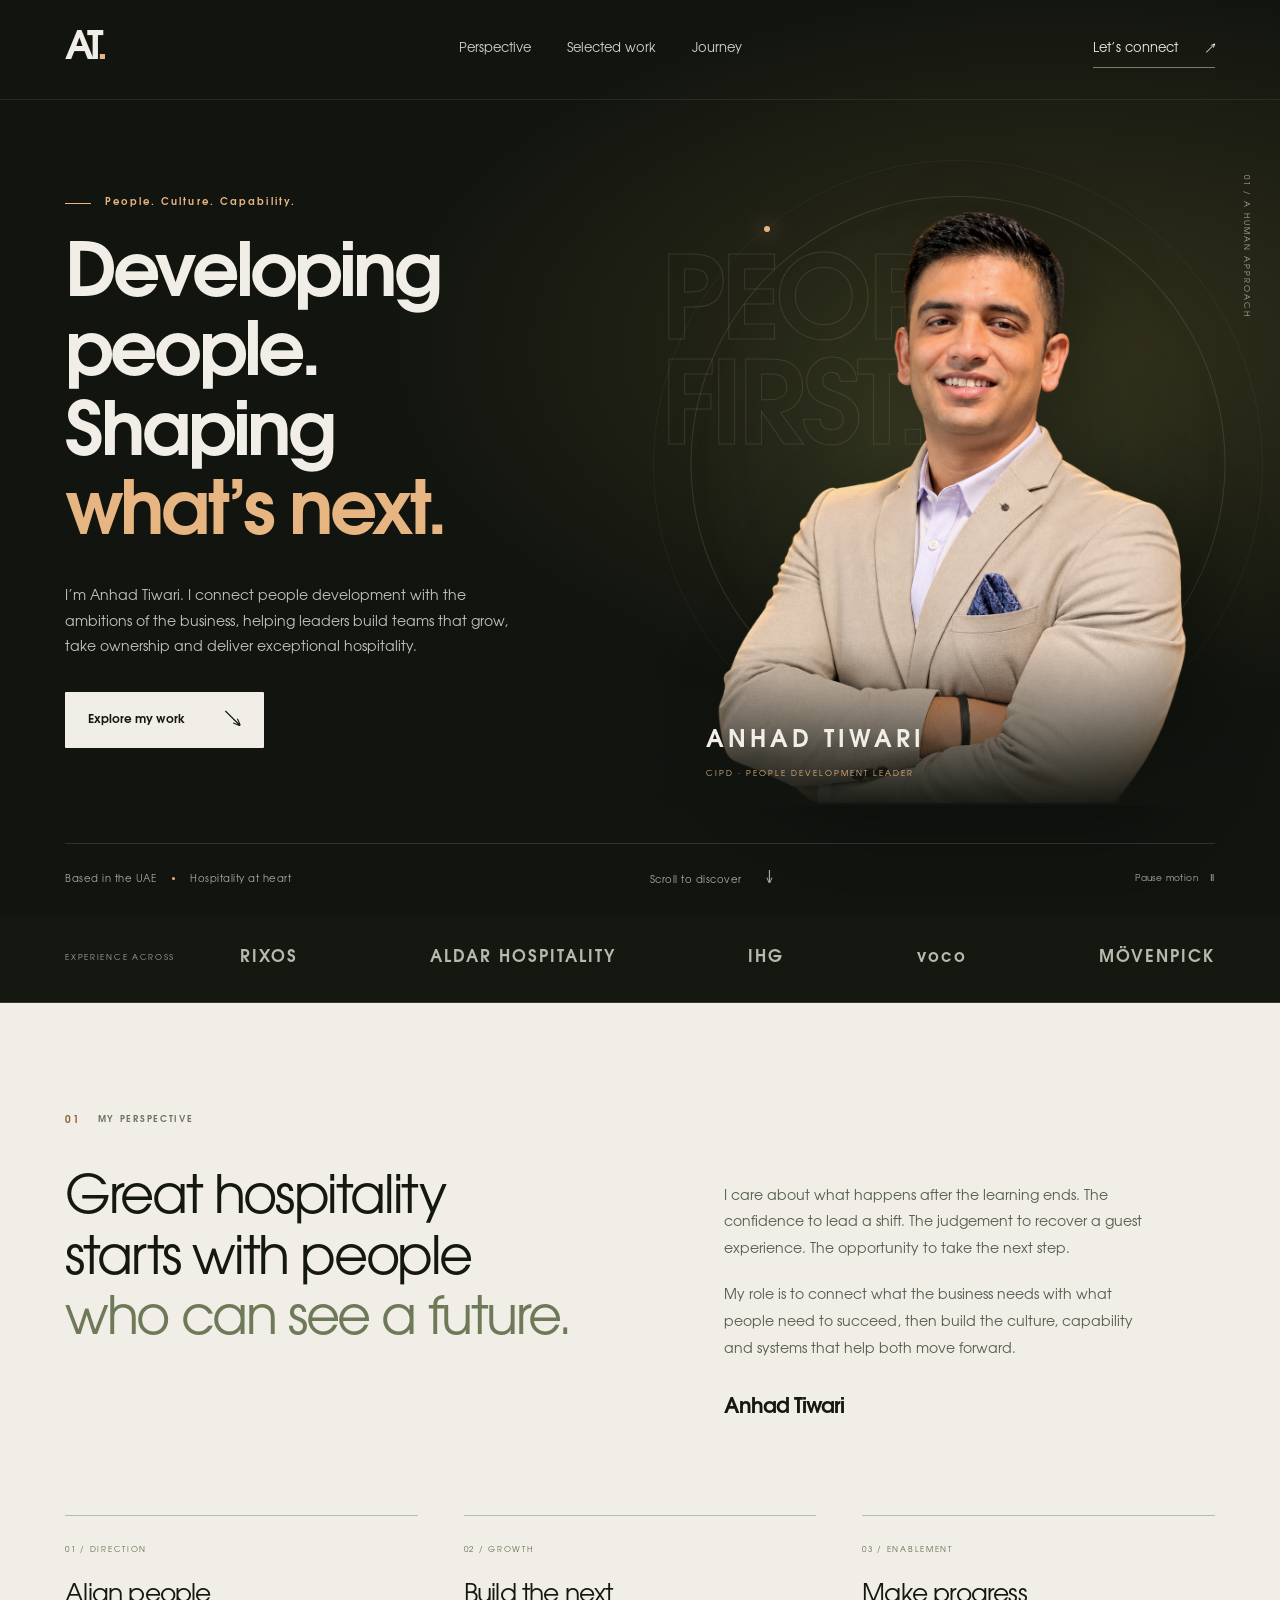
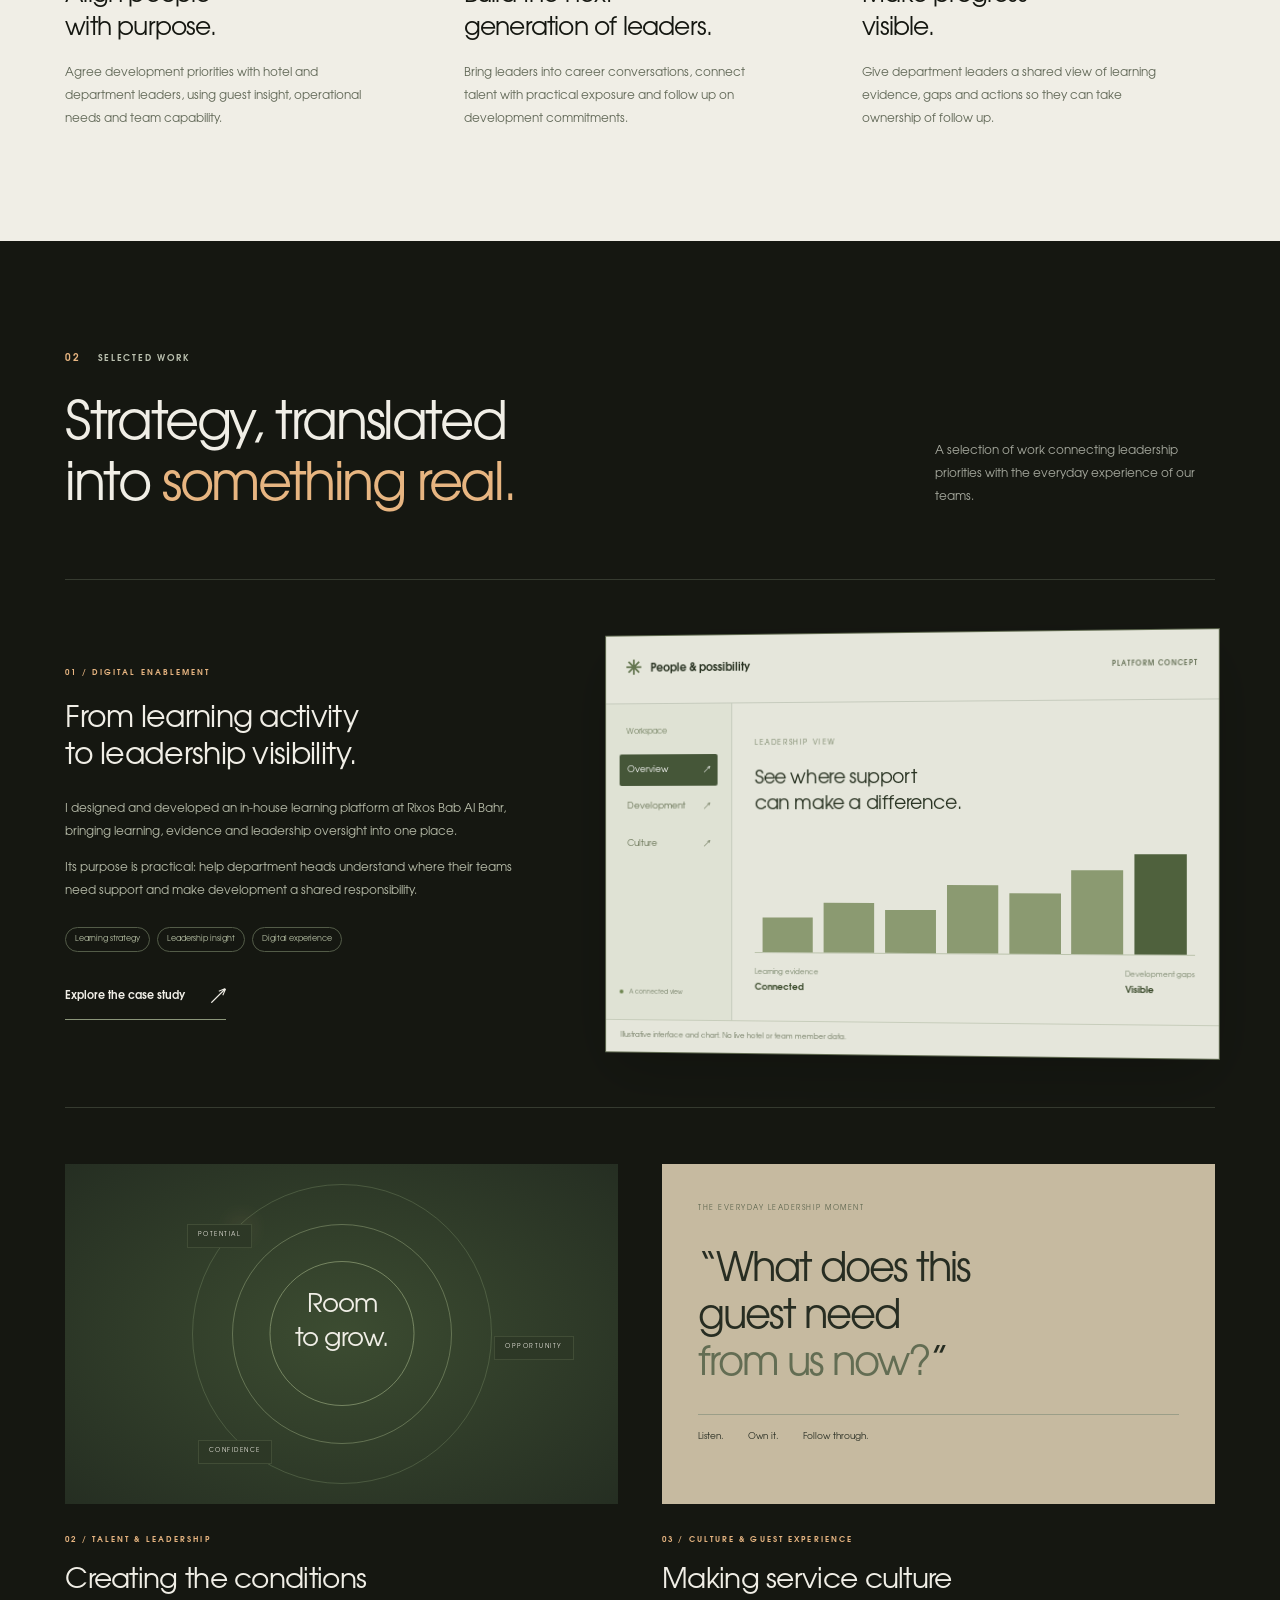
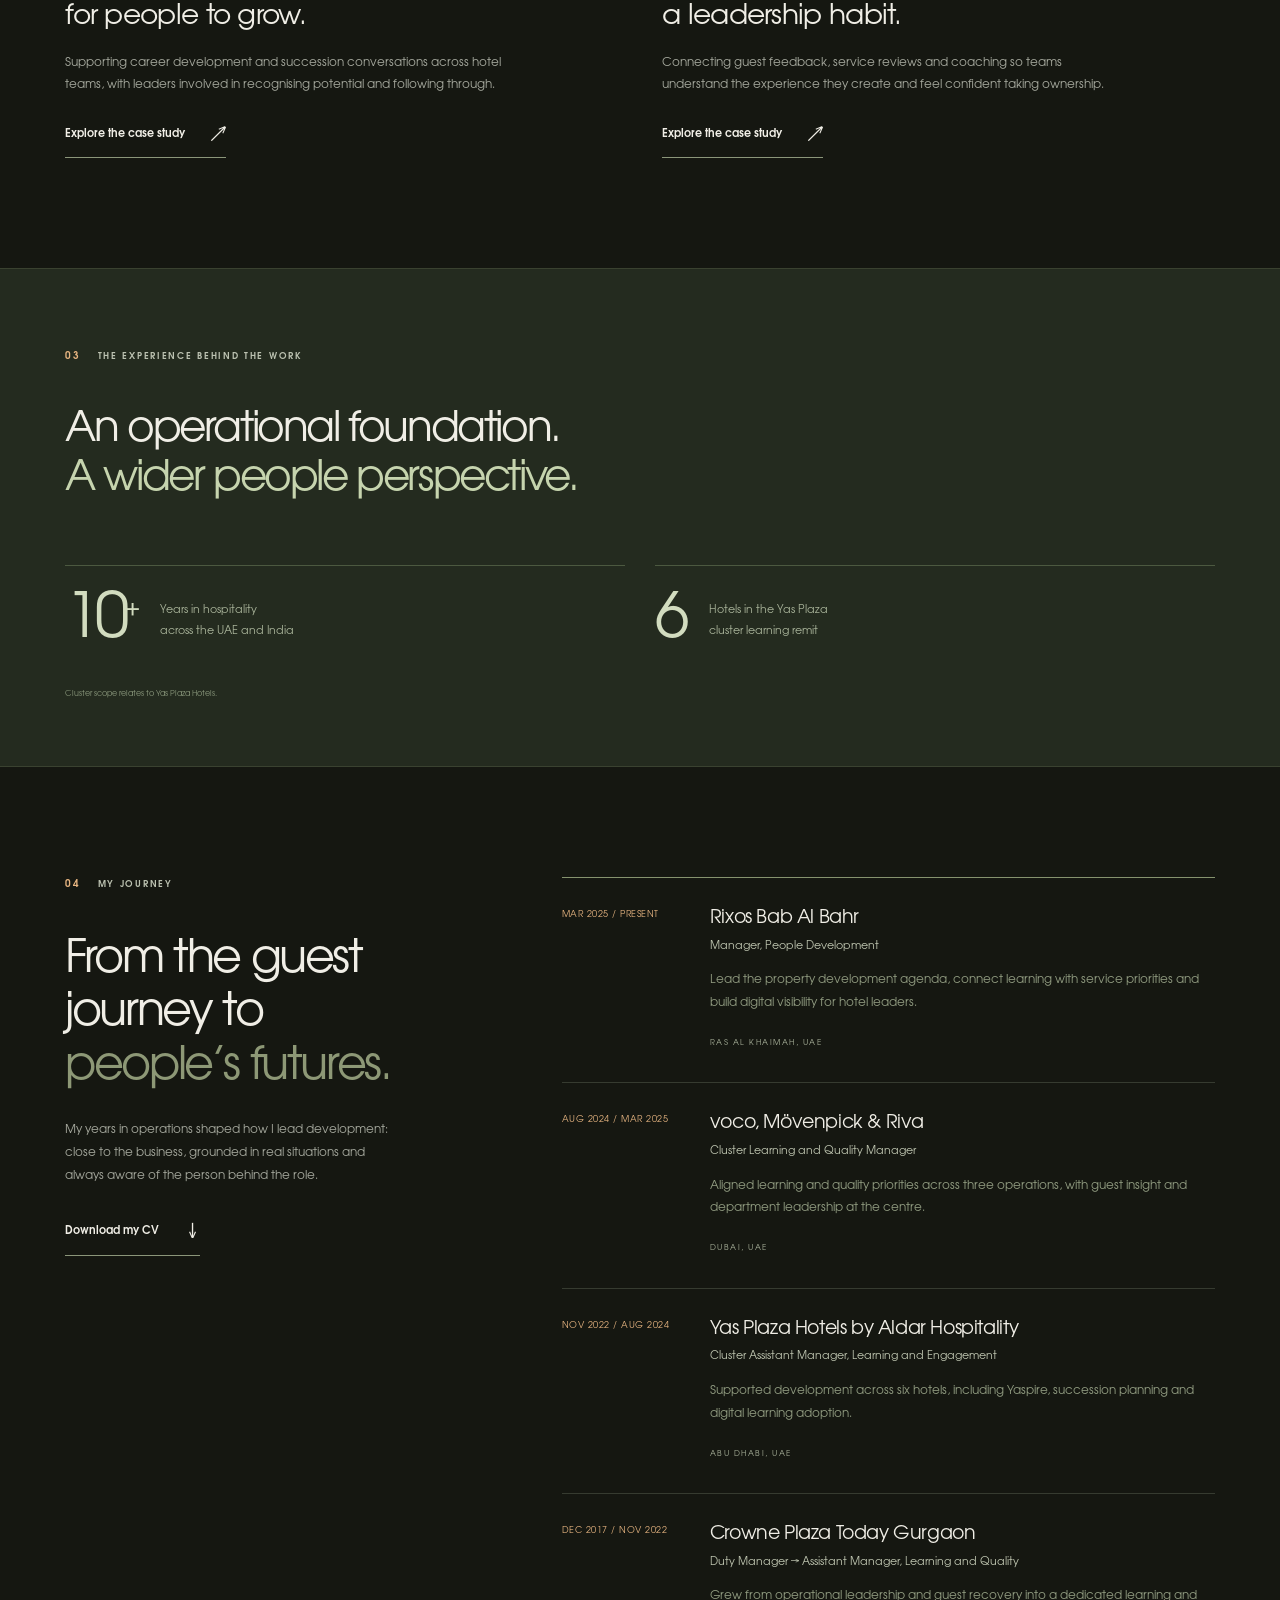
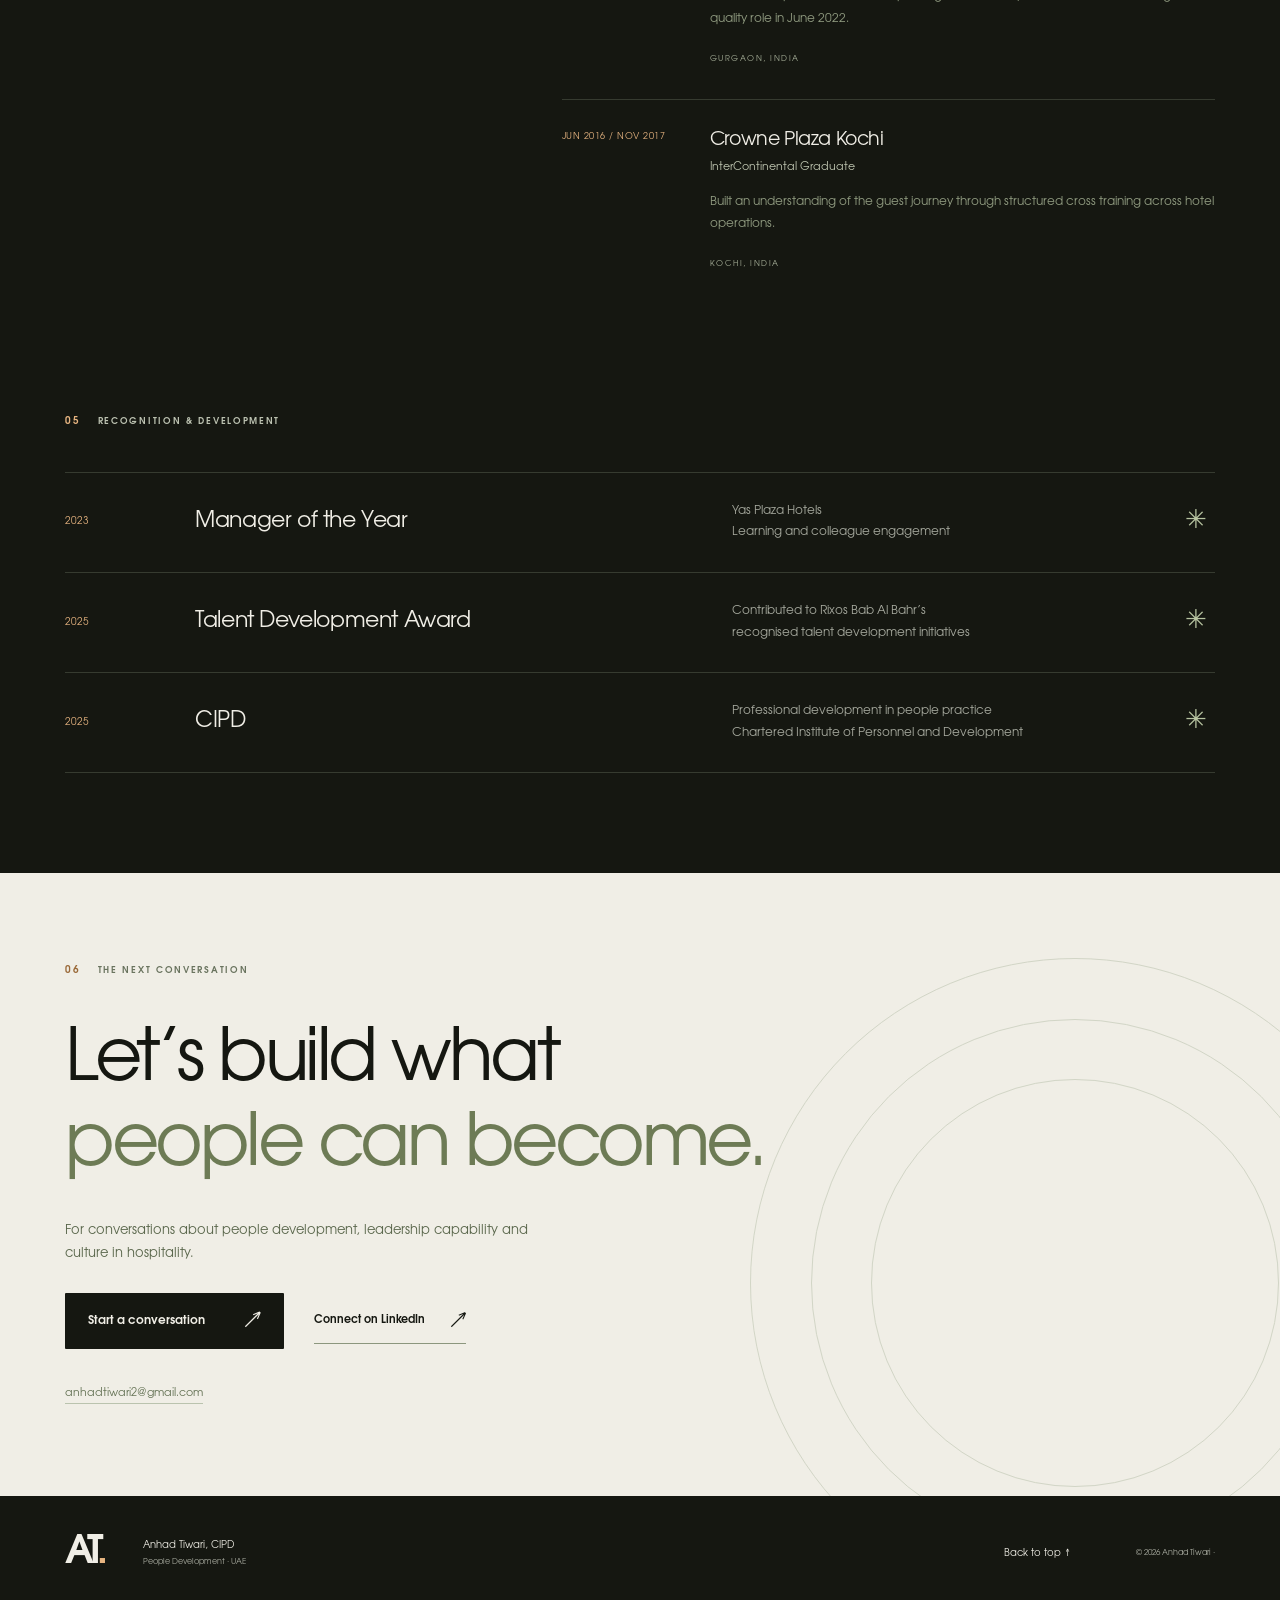
==== index.html @ 8defc883 "Publish Anhad Tiwari interactive portfolio" ====
<!DOCTYPE html>
<html lang="en">
<head>
  <meta charset="UTF-8"><meta name="viewport" content="width=device-width, initial-scale=1">
  <title>Anhad Tiwari portfolio</title>
  <meta name="description" content="Anhad Tiwari, CIPD. People Development leader connecting talent, culture and digital learning with the realities of hospitality.">
  <meta name="theme-color" content="#121410"><meta name="color-scheme" content="dark light">
  <link rel="icon" href="[data-uri]" type="image/svg+xml">
  <style>@font-face{font-family:'Gothic fallback';src:url('[data-uri]') format('opentype');font-weight:400;font-display:swap}@font-face{font-family:'Gothic fallback';src:url('[data-uri]') format('opentype');font-weight:600 900;font-display:swap}
:root{--ink:#151711;--ink-soft:#20241c;--paper:#f0eee6;--gold:#e7b581;--muted:#a7aa9f;--line:#363b30;--font:'Century Gothic','Gothic fallback',sans-serif;--pad:clamp(24px,5.1vw,92px)}
*{box-sizing:border-box}html{scroll-behavior:smooth;scroll-padding-top:96px}body{margin:0;background:var(--ink);color:var(--paper);font-family:var(--font);font-size:16px;line-height:1.6;-webkit-font-smoothing:antialiased}body.modal-open{overflow:hidden}a{color:inherit;text-decoration:none}button{font:inherit;color:inherit;cursor:pointer}button,a{-webkit-tap-highlight-color:transparent}button{border:0}button:focus-visible,a:focus-visible{outline:2px solid var(--gold);outline-offset:6px}p,h1,h2,h3,h4{margin:0}img{max-width:100%;display:block}button[hidden],[hidden]{display:none!important}::selection{background:var(--gold);color:var(--ink)}.skip{position:fixed;top:-100px;left:16px;z-index:100;background:var(--paper);color:var(--ink);padding:12px}.skip:focus{top:12px}.progress{position:fixed;top:0;left:0;width:0;height:2px;background:var(--gold);z-index:90}.header{height:100px;padding:0 var(--pad);display:flex;align-items:center;justify-content:space-between;position:absolute;inset:0 0 auto;z-index:30;border-bottom:1px solid #ffffff14}.brand{font-size:39px;font-weight:700;line-height:1;letter-spacing:-5px;display:inline-block;padding-right:5px}.brand-dot{color:var(--gold)}.header nav{display:flex;gap:36px;font-size:13px;color:#d3d5cd}.header a{transition:color .25s}.header a:hover{color:var(--gold)}.header-contact{font-size:13px;border-bottom:1px solid #777c6c;padding:8px 0}.header-contact span{margin-left:24px}.menu-toggle{display:none}.mobile-nav{position:fixed;inset:85px 12px auto;background:var(--paper);color:var(--ink);z-index:45;padding:24px;border-radius:3px;box-shadow:0 20px 60px #0008}.mobile-nav a{display:block;font-size:23px;padding:10px;border-bottom:1px solid #0002}
.hero{min-height:850px;min-height:max(800px,100svh);position:relative;overflow:hidden;display:grid;grid-template-columns:54% 46%;padding:160px var(--pad) 105px;background:#11140f}.hero-copy{position:relative;z-index:4;padding-top:35px;max-width:740px}.eyebrow{font-size:10px;font-weight:600;letter-spacing:2.1px;line-height:1.6}.hero .eyebrow{color:var(--gold);display:flex;align-items:center;gap:14px;margin-bottom:28px}.tiny-line{width:26px;height:1px;background:currentColor}.hero h1{font-size:clamp(50px,5.8vw,92px);font-weight:600;line-height:1.07;letter-spacing:-3.9px}.hero h1 span{color:var(--gold);display:block}.hero-intro{max-width:455px;font-size:14px;line-height:1.85;color:#c1c5b9;margin:28px 0 30px}.button{display:inline-flex;align-items:center;justify-content:space-between;gap:40px;padding:17px 23px;font-size:12px;font-weight:600;transition:background .25s,transform .25s;border-radius:1px}.button:hover{transform:translateY(-3px)}.button-light{color:var(--ink);background:var(--paper)}.button-light:hover{background:var(--gold)}.button span{font-size:22px;font-weight:400;line-height:1}.hero-glow{position:absolute;inset:0;background:radial-gradient(ellipse at 83% 38%,#746c3452 0%,transparent 47%);pointer-events:none}.hero-grid{position:absolute;inset:100px var(--pad) 70px;background-image:linear-gradient(90deg,#fff05 1px,transparent 1px);background-size:25% 100%;opacity:.3}.hero-visual{position:relative;align-self:end;height:650px;margin-left:-25px;margin-right:-40px;perspective:1000px;transform:translate3d(var(--visual-x,0px),var(--visual-y,0px),0);transition:transform .6s ease-out}.portrait{position:absolute;height:620px;width:auto;max-width:none;left:50%;bottom:0;transform:translateX(-50%);object-fit:contain;z-index:3;filter:drop-shadow(25px 15px 35px #0005);animation:portrait-in 1.6s both}.portrait-halo{position:absolute;width:535px;height:535px;left:50%;top:36px;transform:translateX(-50%);border-radius:50%;border:1px solid #a0a08433;background:radial-gradient(ellipse at center,#88915e30 0%,#69754a16 40%,transparent 70%);animation:breathe 8s ease-in-out infinite}.portrait-orbit{position:absolute;width:610px;height:610px;left:50%;top:0;transform:translateX(-50%);border-radius:50%;border:1px solid #a0a08414}.portrait-orbit:after{content:'';width:6px;height:6px;position:absolute;top:65px;left:110px;border-radius:50%;background:var(--gold);box-shadow:0 0 20px var(--gold)}.portrait-word{position:absolute;left:0;right:0;top:100px;font-size:clamp(80px,9vw,160px);font-weight:700;line-height:.91;letter-spacing:-5px;color:transparent;-webkit-text-stroke:1px #929c6b36;white-space:nowrap}.portrait-caption{position:absolute;bottom:4px;left:0;right:0;z-index:5;padding:80px 0 20px 45px;background:linear-gradient(transparent,#11140ff5);pointer-events:none}.portrait-caption>span{display:block;font-size:24px;letter-spacing:4px;font-weight:600}.portrait-caption small{font-size:8px;letter-spacing:2px;color:var(--gold)}.visual-marker{position:absolute;right:3px;top:15px;writing-mode:vertical-rl;font-size:8px;letter-spacing:2px;color:#a7aa9f}.hero-bottom{position:absolute;bottom:0;left:var(--pad);right:var(--pad);height:72px;border-top:1px solid #ffffff21;display:flex;align-items:center;justify-content:space-between;font-size:10px;letter-spacing:.5px;z-index:6;color:#a9ae9f}.hero-bottom i{display:inline-block;background:var(--gold);width:3px;height:3px;border-radius:50%;vertical-align:middle;margin:0 12px}.hero-bottom a span{margin-left:18px;font-size:18px}.hero-bottom button{background:transparent;padding:8px 0;font-size:9px;letter-spacing:.4px}.hero-bottom button span{margin-left:9px}.brand-strip{padding:30px var(--pad);border-bottom:1px solid var(--line);display:flex;align-items:center;gap:65px}.brand-strip p{font-size:8px;letter-spacing:1.7px;color:var(--muted);white-space:nowrap}.brand-strip>div{display:flex;align-items:center;justify-content:space-between;width:100%;gap:30px}.brand-strip span{font-size:clamp(10px,1.3vw,18px);font-weight:600;letter-spacing:2px;color:#b6baac;white-space:nowrap}
.section-wrap{padding:110px var(--pad)}.section-label{display:flex;align-items:center;gap:17px;font-size:9px;letter-spacing:1.7px;font-weight:600;margin-bottom:42px;color:#bcc2b1}.section-label>span{color:var(--gold);font-size:10px}.perspective{background:var(--paper);color:var(--ink)}.perspective .section-label{color:#6b715f}.perspective .section-label>span{color:#8b622f}h2{font-size:clamp(34px,4.1vw,66px);font-weight:400;letter-spacing:-2.4px;line-height:1.16}h2 em{font-style:normal;color:#8d9876}.perspective h2 em{color:#6e7a57}.perspective-main{display:grid;grid-template-columns:1.2fr 1fr;gap:70px}.perspective-text{padding-top:13px;max-width:430px}.perspective-text p{font-size:14px;line-height:1.9;color:#555d4d;margin-bottom:20px}.signature{display:block;font-size:21px;font-weight:600;letter-spacing:-1px;margin-top:28px}.leadership-grid{display:grid;grid-template-columns:repeat(3,1fr);gap:46px;margin-top:90px}.leadership-item{border-top:1px solid #b7bcac;padding-top:20px}.small-number{font-size:8px;letter-spacing:1.7px;color:#626e51}.leadership-item h3{font-size:25px;font-weight:400;line-height:1.3;letter-spacing:-.8px;margin:20px 0 16px}.leadership-item p{font-size:12px;line-height:1.9;color:#606756;max-width:310px}.work-heading{display:flex;justify-content:space-between;gap:60px;align-items:flex-end;margin-bottom:60px}.work-heading .section-label{margin-bottom:30px}.work-heading>p{max-width:280px;font-size:12px;line-height:1.9;color:var(--muted);padding-bottom:10px}.work h2 em{color:var(--gold)}.project{border-top:1px solid var(--line);border-bottom:1px solid var(--line);padding:52px 0;display:grid;grid-template-columns:.95fr 1.25fr;gap:65px;align-items:center}.project-copy .eyebrow,.small-project-copy .eyebrow{color:var(--gold);font-size:8px}.project-copy h3{font-size:30px;font-weight:400;line-height:1.24;letter-spacing:-.7px;margin:22px 0}.project-copy>p:not(.eyebrow){font-size:12px;line-height:1.9;color:#b8bdaa;margin-bottom:14px}.tags{display:flex;flex-wrap:wrap;gap:7px;margin-top:24px}.tags span{font-size:8px;border:1px solid #535c48;padding:5px 9px;border-radius:20px;color:#b8c2a6}.text-button{background:transparent;display:inline-flex;align-items:center;gap:26px;font-size:11px;font-weight:600;padding:12px 0;border-bottom:1px solid #8b967a;margin-top:22px;text-align:left}.text-button span{font-size:21px;line-height:1}.text-button:hover{color:var(--gold)}.portal-demo{background:#e5e6db;color:#273120;box-shadow:0 20px 60px #0003;border:1px solid #626c52;transform:perspective(1200px) rotateY(-4deg);transition:transform .5s}.portal-demo:hover{transform:perspective(1200px) rotateY(0)}.portal-bar{display:flex;align-items:center;gap:9px;padding:18px 20px;border-bottom:1px solid #c6cbbd;font-size:11px;font-weight:600}.portal-symbol{font-size:20px;color:#647650}.portal-bar small{margin-left:auto;font-size:7px;letter-spacing:1px;color:#69745a}.portal-body{display:grid;grid-template-columns:130px 1fr;min-height:320px}.portal-body aside{background:#dfe2d4;border-right:1px solid #c6cbbd;padding:22px 14px;display:flex;flex-direction:column}.portal-body aside>span{font-size:8px;color:#738061;padding-left:7px}.portal-tabs{margin-top:16px;display:grid;gap:5px}.portal-tabs button{text-align:left;color:#657052;background:transparent;padding:9px 8px;font-size:9px;display:flex;justify-content:space-between;gap:7px}.portal-tabs button[aria-selected=true]{color:#fff;background:#455638;border-radius:2px}.portal-aside-bottom{font-size:6px;color:#6f7b61;margin-top:auto;white-space:nowrap}.portal-aside-bottom i{display:inline-block;width:4px;height:4px;background:#6f8651;border-radius:50%;margin-right:4px}.portal-content{padding:26px 23px}.demo-label{font-size:7px;letter-spacing:1.6px;color:#6d7b5c}.portal-content h4{font-size:19px;line-height:1.4;font-weight:400;margin-top:12px;letter-spacing:-.4px}.demo-chart{height:110px;margin:25px 0 14px;display:flex;align-items:flex-end;gap:11px;border-bottom:1px solid #bbc3ac;padding:0 8px}.demo-chart div{height:var(--h);flex:1;background:#8b9a71;transform-origin:bottom;animation:bar-grow 1.2s both}.demo-chart div:nth-last-child(1){background:#4f613d}.demo-insights{display:flex;justify-content:space-between;gap:12px;font-size:7px;color:#778469}.demo-insights b{display:block;color:#3a4a2b;font-size:9px;margin-top:3px}.demo-note{font-size:7px;border-top:1px solid #c7cdbb;color:#6e785f;padding:10px 15px}.pathway{display:grid;gap:18px;margin-top:25px}.pathway span{font-size:9px;display:flex;align-items:center;gap:10px}.pathway i{font-style:normal;font-size:7px;background:#cbd3bf;border-radius:50%;width:22px;height:22px;display:grid;place-items:center}.demo-culture{margin-top:25px;display:grid;gap:10px}.demo-culture div{font-size:10px;padding:12px;background:#d1d8c4;display:flex;justify-content:space-between}.projects-pair{display:grid;grid-template-columns:1fr 1fr;gap:44px;padding-top:56px}.project-small{min-width:0}.growth-art,.service-art{height:340px;position:relative;overflow:hidden;background:#292f23}.growth-art{background:radial-gradient(ellipse at center,#3c4c31,#252e22)}.growth-ring{position:absolute;border:1px solid #85987055;border-radius:50%;width:300px;height:300px;top:20px;left:50%;transform:translateX(-50%)}.growth-ring.r2{width:220px;height:220px;top:60px;border-color:#adbe8f66}.growth-ring.r3{width:145px;height:145px;top:97px;border-color:#adbe8f88}.growth-ring.r1:after{content:'';position:absolute;left:45px;top:39px;background:var(--gold);width:7px;height:7px;border-radius:50%;box-shadow:0 0 22px var(--gold)}.growth-center{position:absolute;top:126px;width:100%;text-align:center;font-size:26px;line-height:1.3;letter-spacing:-1px}.growth-tag{position:absolute;font-size:6px;letter-spacing:1.5px;background:#2d3826;padding:6px 10px;border:1px solid #6a795955}.growth-tag.t1{top:60px;left:22%}.growth-tag.t2{top:172px;right:8%}.growth-tag.t3{bottom:40px;left:24%}.service-art{padding:30px 36px;background:#c6baa0;color:#272d22}.service-art-label{font-size:7px;letter-spacing:1.5px;color:#59624b}.service-art>p{font-size:40px;line-height:1.18;letter-spacing:-2px;margin-top:28px}.service-art em{font-style:normal;color:#636d53}.service-art>div{display:flex;gap:24px;border-top:1px solid #9b9e88;margin-top:25px;padding-top:15px;font-size:9px}.small-project-copy{padding:30px 0 0}.small-project-copy h3{font-weight:400;font-size:28px;line-height:1.3;letter-spacing:-.7px;margin:16px 0}.small-project-copy>p:not(.eyebrow){font-size:12px;line-height:1.9;color:var(--muted);max-width:455px}.small-project-copy .text-button{margin-top:15px}.experience-band{background:#242b1f;padding-top:80px;padding-bottom:65px;border-top:1px solid #3a4230;border-bottom:1px solid #3a4230}.experience-band h2{font-size:clamp(30px,3.3vw,49px)}.experience-band h2 em{color:#c6d4ae}.experience-numbers{display:grid;grid-template-columns:repeat(2,1fr);gap:30px;margin-top:60px}.experience-numbers>div{border-top:1px solid #4c5940;padding:25px 0;display:flex;gap:24px;align-items:center}.experience-numbers strong{font-size:62px;font-weight:400;line-height:1;letter-spacing:-4px;color:#d2dcbf}.experience-numbers strong span{font-size:25px;vertical-align:top;line-height:1.7}.experience-numbers p{font-size:10px;color:#aab59b;line-height:1.9}.evidence-note{font-size:8px;color:#89977b;margin-top:10px}.journey{display:grid;grid-template-columns:.85fr 1.4fr;gap:100px}.journey-intro{position:sticky;top:60px;align-self:start}.journey-intro h2{font-size:clamp(32px,3.6vw,57px)}.journey-intro>p{font-size:12px;line-height:1.9;color:var(--muted);margin:24px 0 0;max-width:330px}.timeline-row{display:grid;grid-template-columns:120px 1fr;gap:28px;border-top:1px solid var(--line);padding:28px 0}.timeline-row:first-child{border-top-color:#85936e}.timeline-date{font-size:7px;line-height:1.9;color:var(--gold);letter-spacing:.5px}.timeline h3{font-size:19px;font-weight:400;letter-spacing:-.4px;line-height:1.4}.timeline .role{display:block;font-size:9px;color:#c0c7b2;margin-top:5px}.timeline p{font-size:10px;line-height:1.9;color:#929d82;margin:14px 0}.timeline small{font-size:6px;letter-spacing:1.5px;color:#a8b19a}.recognition{padding-top:0;padding-bottom:100px}.recognition-list{border-top:1px solid var(--line)}.recognition-list article{display:grid;grid-template-columns:100px 1.2fr 1fr 30px;align-items:center;gap:30px;border-bottom:1px solid var(--line);padding:28px 0}.recognition-list article>span:first-child{font-size:10px;color:var(--gold)}.recognition-list h3{font-size:22px;font-weight:400;letter-spacing:-.4px}.recognition-list p{font-size:10px;line-height:1.8;color:var(--muted)}.recognition-list article>span:last-child{font-size:26px;color:#b6c3a0}.contact{background:var(--paper);color:var(--ink);position:relative;overflow:hidden;padding-top:90px;padding-bottom:90px}.contact .section-label{color:#69735e}.contact .section-label span{color:#9a6938}.contact h2{position:relative;font-size:clamp(42px,5.7vw,88px);letter-spacing:-3.5px}.contact h2 em{color:#6d7b55}.contact>p{position:relative;max-width:490px;font-size:13px;line-height:1.8;margin:28px 0;color:#59664b}.contact-actions{display:flex;gap:30px;align-items:center;position:relative}.button-dark{background:var(--ink);color:var(--paper)}.button-dark:hover{background:#3d4a31}.contact .text-button{margin:0;color:var(--ink);border-color:#8c977e}.contact .text-button:hover{color:#747c5d}.email-link{display:inline-block;position:relative;color:#637153;font-size:11px;border-bottom:1px solid #bac3ae;margin-top:36px}.contact-orbit{position:absolute;width:650px;height:650px;right:-120px;top:85px;border:1px solid #cbd0bf;border-radius:50%;opacity:.8}.contact-orbit:before,.contact-orbit:after{content:'';position:absolute;inset:60px;border:1px solid #cbd0bf;border-radius:50%}.contact-orbit:after{inset:120px}footer{display:flex;gap:35px;padding:38px var(--pad);align-items:center}footer>span{font-size:10px}footer small{font-size:8px;color:var(--muted)}footer>a:not(.brand){font-size:10px;margin-left:auto}footer>small{margin-left:30px}
dialog{padding:0;background:#f0eee6;color:var(--ink);border:0;border-radius:2px;width:min(860px,calc(100% - 32px));max-height:88svh;box-shadow:0 30px 120px #0008}dialog::backdrop{background:#0b100cbf;backdrop-filter:blur(10px)}.dialog-header{position:sticky;top:0;background:var(--paper);display:flex;align-items:center;justify-content:space-between;z-index:2;border-bottom:1px solid #c6cdbb;padding:14px 30px}.dialog-header>span{font-size:8px;letter-spacing:1px}.dialog-header button{font-size:27px;background:transparent;width:40px;height:40px;line-height:1}.dialog-header button:hover{background:#dbe0d1}#case-content{padding:40px 50px 50px}#case-content .eyebrow{color:#6b7958}#case-content h2{font-size:39px;letter-spacing:-1.5px;margin:20px 0}#case-content .case-lead{font-size:15px;color:#606d52;line-height:1.8}.case-sections{display:grid;grid-template-columns:1fr 1fr;gap:32px;margin-top:35px}.case-sections section{border-top:1px solid #b5bfaa;padding-top:18px}.case-sections h3{font-size:16px;font-weight:600;margin-bottom:14px}.case-sections p,.case-sections li{font-size:12px;line-height:1.9;color:#5f6b52}.case-sections ul{padding-left:16px;margin:0}.case-evidence{background:#e0e4d7;margin-top:30px;padding:20px 25px;font-size:11px;color:#50603e}.case-evidence strong{display:block;color:#2d3d21;font-size:14px;margin-bottom:7px}.case-note{font-size:9px;margin-top:18px;color:#737c66}.scenario{margin-top:26px;padding:25px;background:#dfe4d5}.scenario h3{font-size:14px;margin-bottom:10px}.scenario p{font-size:12px;line-height:1.8;color:#536446}.scenario-options{display:grid;gap:8px;margin-top:18px}.scenario-options button{text-align:left;background:#eff1e9;border:1px solid #a8b39b;padding:12px;font-size:11px;color:#304325}.scenario-options button[aria-pressed=true]{background:#465b34;color:#fff}.scenario-feedback{min-height:70px;padding-top:17px}.reveal{opacity:1;transform:none}html.has-js .reveal{opacity:0;transform:translateY(25px);transition:opacity .8s ease,transform .8s ease}html.has-js .reveal.visible{opacity:1;transform:none}.motion-paused *{animation-play-state:paused!important}.motion-paused .hero-visual{transform:none}.motion-paused{scroll-behavior:auto}.motion-paused .reveal{opacity:1!important;transform:none!important;transition:none!important}@keyframes portrait-in{from{opacity:0;transform:translateX(-50%) translateY(25px)}to{opacity:1;transform:translateX(-50%) translateY(0)}}@keyframes breathe{50%{opacity:.55;scale:1.07}}@keyframes bar-grow{from{transform:scaleY(.08)}to{transform:scaleY(1)}}
@media(min-width:1600px){.hero{min-height:940px}.hero-visual{height:720px}.portrait{height:720px}.hero-copy{padding-top:50px}.hero-intro{font-size:16px;max-width:510px}.hero h1{font-size:100px}.hero-grid{background-size:20% 100%}}
@media(max-width:1100px){.header nav{gap:24px}.hero{grid-template-columns:55% 45%;min-height:800px;padding-top:145px}.hero h1{font-size:64px}.hero-visual{height:590px;margin-left:-70px;margin-right:-70px}.portrait{height:560px}.hero-intro{max-width:380px;font-size:12px}.portrait-caption{padding-left:35px}.portrait-caption>span{font-size:20px}.portrait-caption small{font-size:6px}.brand-strip{gap:35px}.brand-strip span{letter-spacing:1px}.perspective-main{gap:40px}.project{gap:35px;grid-template-columns:.95fr 1.15fr}.project-copy h3{font-size:25px}.portal-body{grid-template-columns:105px 1fr}.portal-body aside{padding:20px 8px}.portal-content{padding:23px 18px}.portal-content h4{font-size:16px}.portal-bar small{font-size:6px}.portal-tabs button{font-size:8px}.journey{gap:55px}.timeline-row{grid-template-columns:90px 1fr;gap:22px}.experience-numbers>div{display:block}.experience-numbers p{margin-top:14px}.recognition-list article{grid-template-columns:60px 1.1fr 1fr 30px;gap:20px}.recognition-list h3{font-size:19px}}
@media(max-width:760px){:root{--pad:24px}.header{height:82px}.header nav,.header-contact{display:none}.brand{font-size:33px}.menu-toggle{display:flex;width:42px;height:42px;flex-direction:column;justify-content:center;align-items:center;gap:7px;background:transparent}.menu-toggle span{display:block;width:23px;height:1px;background:var(--paper)}.hero{padding:130px var(--pad) 90px;display:block;min-height:0}.hero-copy{padding:0}.hero h1{font-size:clamp(47px,9.5vw,68px);line-height:1.09;letter-spacing:-2.8px}.hero .eyebrow{font-size:8px;letter-spacing:1.4px;margin-bottom:24px}.hero-intro{font-size:12px;max-width:460px;margin:23px 0}.hero .button{padding:14px 19px;gap:35px;font-size:11px}.hero-visual{height:505px;margin:10px -24px -10px;overflow:hidden}.portrait{height:490px;bottom:-10px}.portrait-halo{height:420px;width:420px;top:38px}.portrait-orbit{height:490px;width:490px;top:0}.portrait-word{font-size:115px;top:100px;left:8%}.portrait-caption{padding:75px 0 18px 32px}.portrait-caption>span{font-size:22px;letter-spacing:3px}.portrait-caption small{font-size:7px}.visual-marker{right:22px;top:60px;font-size:6px}.hero-bottom{height:70px;font-size:8px;gap:14px}.hero-bottom>span{max-width:130px;line-height:1.8}.hero-bottom i{margin:0 5px}.hero-bottom>a{display:none}.hero-bottom button{font-size:8px}.hero-grid{inset:82px var(--pad) 70px;background-size:50% 100%}.brand-strip{display:block;padding:24px}.brand-strip p{font-size:7px;margin-bottom:19px}.brand-strip>div{flex-wrap:wrap;justify-content:flex-start;gap:20px 25px}.brand-strip span{font-size:10px;letter-spacing:1.3px}.section-wrap{padding:70px var(--pad)}.section-label{font-size:8px;margin-bottom:28px;letter-spacing:1.4px;gap:13px}h2{font-size:36px;letter-spacing:-1.7px}.perspective-main{display:block}.perspective-text{padding-top:28px;max-width:none}.perspective-text p{font-size:12px;line-height:1.9}.signature{font-size:20px}.leadership-grid{display:block;margin-top:45px}.leadership-item{padding:18px 0 23px;display:grid;grid-template-columns:1fr 1.2fr;gap:10px 20px}.leadership-item .small-number{grid-column:1/-1}.leadership-item h3{font-size:20px;margin:8px 0 0;letter-spacing:-.5px}.leadership-item p{font-size:10px;margin-top:9px}.work-heading{display:block;margin-bottom:38px}.work-heading>p{font-size:11px;max-width:380px;margin-top:24px;padding:0}.work-heading .section-label{margin-bottom:25px}.project{display:flex;flex-direction:column;padding:35px 0;gap:35px;align-items:stretch}.project-copy h3{font-size:29px}.project-copy>p:not(.eyebrow){font-size:11px}.tags{margin-top:20px}.portal-demo{transform:none}.portal-bar{padding:14px 15px;font-size:10px}.portal-bar small{font-size:6px;letter-spacing:.7px}.portal-body{grid-template-columns:95px 1fr;min-height:300px}.portal-content{padding:20px 15px}.portal-content h4{font-size:16px;letter-spacing:-.3px}.portal-tabs button{font-size:7px;padding:9px 5px}.portal-aside-bottom{font-size:5px}.demo-chart{gap:7px;padding:0 3px}.demo-insights{font-size:6px}.demo-insights b{font-size:8px}.demo-note{font-size:6px;padding:9px 10px}.projects-pair{grid-template-columns:1fr;gap:45px;padding-top:40px}.growth-art,.service-art{height:320px}.small-project-copy{padding-top:24px}.small-project-copy h3{font-size:27px}.small-project-copy>p:not(.eyebrow){font-size:11px}.service-art{padding:28px}.service-art>p{font-size:39px}.experience-band{padding-top:60px;padding-bottom:40px}.experience-band h2{font-size:30px}.experience-numbers{gap:16px;margin-top:38px}.experience-numbers>div{padding:18px 0}.experience-numbers strong{font-size:43px;letter-spacing:-2.5px;white-space:nowrap}.experience-numbers strong span{font-size:17px}.experience-numbers p{font-size:8px;line-height:1.8;margin-top:12px}.evidence-note{font-size:7px;line-height:1.8}.journey{display:block}.journey-intro{position:static}.journey-intro h2{font-size:38px}.journey-intro>p{font-size:11px;max-width:none}.timeline{margin-top:40px}.timeline-row{grid-template-columns:1fr;gap:12px;padding:25px 0}.timeline-date{font-size:7px}.timeline h3{font-size:20px}.timeline .role{font-size:9px}.timeline p{font-size:11px}.timeline small{font-size:7px}.recognition{padding-top:0;padding-bottom:65px}.recognition-list article{grid-template-columns:42px 1fr 20px;gap:12px;padding:23px 0}.recognition-list h3{font-size:18px}.recognition-list p{grid-row:2;grid-column:2;font-size:9px}.recognition-list article>span:last-child{grid-row:1;grid-column:3;font-size:20px}.contact{padding-top:65px;padding-bottom:65px}.contact h2{font-size:42px;letter-spacing:-2.2px}.contact>p{font-size:11px;max-width:325px}.contact-actions{display:block}.contact-actions .text-button{display:flex;width:max-content;margin-top:15px}.contact .button{font-size:11px;padding:15px 20px}.contact-orbit{width:450px;height:450px;right:-235px;top:80px}.email-link{font-size:10px;margin-top:26px}footer{padding:28px 24px;gap:20px;flex-wrap:wrap}footer>span{font-size:9px}footer small{font-size:7px}footer>a:not(.brand){font-size:8px}footer>small{margin-left:0;width:100%}.dialog-header{padding:10px 18px}.dialog-header>span{font-size:6px}#case-content{padding:25px 23px 35px}#case-content h2{font-size:30px;letter-spacing:-1px}#case-content .case-lead{font-size:12px}.case-sections{grid-template-columns:1fr;gap:25px}.case-sections h3{font-size:15px}.case-sections p,.case-sections li{font-size:11px}.case-evidence{padding:18px;font-size:10px}.case-evidence strong{font-size:12px}.scenario{padding:18px}.scenario p{font-size:11px}.scenario-options button{font-size:10px}}
.timeline p{font-size:12px}.timeline .role{font-size:11px}.timeline-date{font-size:9px}.timeline small{font-size:8px}.recognition-list p{font-size:12px}.experience-numbers p{font-size:11px}
@media(max-width:760px){.timeline p,.perspective-text p,.project-copy>p:not(.eyebrow),.small-project-copy>p:not(.eyebrow),.journey-intro>p,.contact>p{font-size:12px}.timeline .role,.recognition-list p{font-size:10px}.experience-numbers p{font-size:8px}.timeline-date{font-size:8px}.case-sections p{font-size:12px}.hero-visual{height:505px}}
@media(prefers-reduced-motion:reduce){html{scroll-behavior:auto}*,*:before,*:after{animation:none!important;transition:none!important}.hero-visual{transform:none!important}html.has-js .reveal{opacity:1;transform:none}}
</style>
<noscript><style>.reveal{opacity:1!important;transform:none!important}.menu-toggle{display:none}</style></noscript></head>
<body>
  <a class="skip" href="#main">Skip to content</a>
  <div class="progress" aria-hidden="true"></div>
  <header class="header">
    <a class="brand" href="#home" aria-label="Anhad Tiwari, home">AT<span class="brand-dot">.</span></a>
    <nav aria-label="Main navigation"><a href="#perspective">Perspective</a><a href="#work">Selected work</a><a href="#journey">Journey</a></nav>
    <a class="header-contact" href="#contact">Let’s connect <span aria-hidden="true">↗</span></a>
    <button class="menu-toggle" aria-expanded="false" aria-controls="mobile-nav" aria-label="Open navigation"><span></span><span></span></button>
  </header>
  <nav id="mobile-nav" class="mobile-nav" aria-label="Mobile navigation" hidden><a href="#perspective">Perspective</a><a href="#work">Selected work</a><a href="#journey">Journey</a><a href="#contact">Let’s connect</a></nav>
  <main id="main">
    <section class="hero" id="home" aria-labelledby="hero-title">
      <div class="hero-glow" aria-hidden="true"></div><div class="hero-grid" aria-hidden="true"></div>
      <div class="hero-copy">
        <p class="eyebrow"><span class="tiny-line"></span> People. Culture. Capability.</p>
        <h1 id="hero-title">Developing<br>people.<br>Shaping <span>what’s next.</span></h1>
        <p class="hero-intro">I’m Anhad Tiwari. I connect people development with the ambitions of the business, helping leaders build teams that grow, take ownership and deliver exceptional hospitality.</p>
        <a class="button button-light" href="#work">Explore my work <span aria-hidden="true">↘</span></a>
      </div>
      <div class="hero-visual" aria-label="Portrait of Anhad Tiwari">
        <div class="portrait-halo" aria-hidden="true"></div><div class="portrait-orbit" aria-hidden="true"></div>
        <div class="portrait-word" aria-hidden="true">PEOPLE<br>FIRST.</div>
        <img class="portrait" src="[data-uri]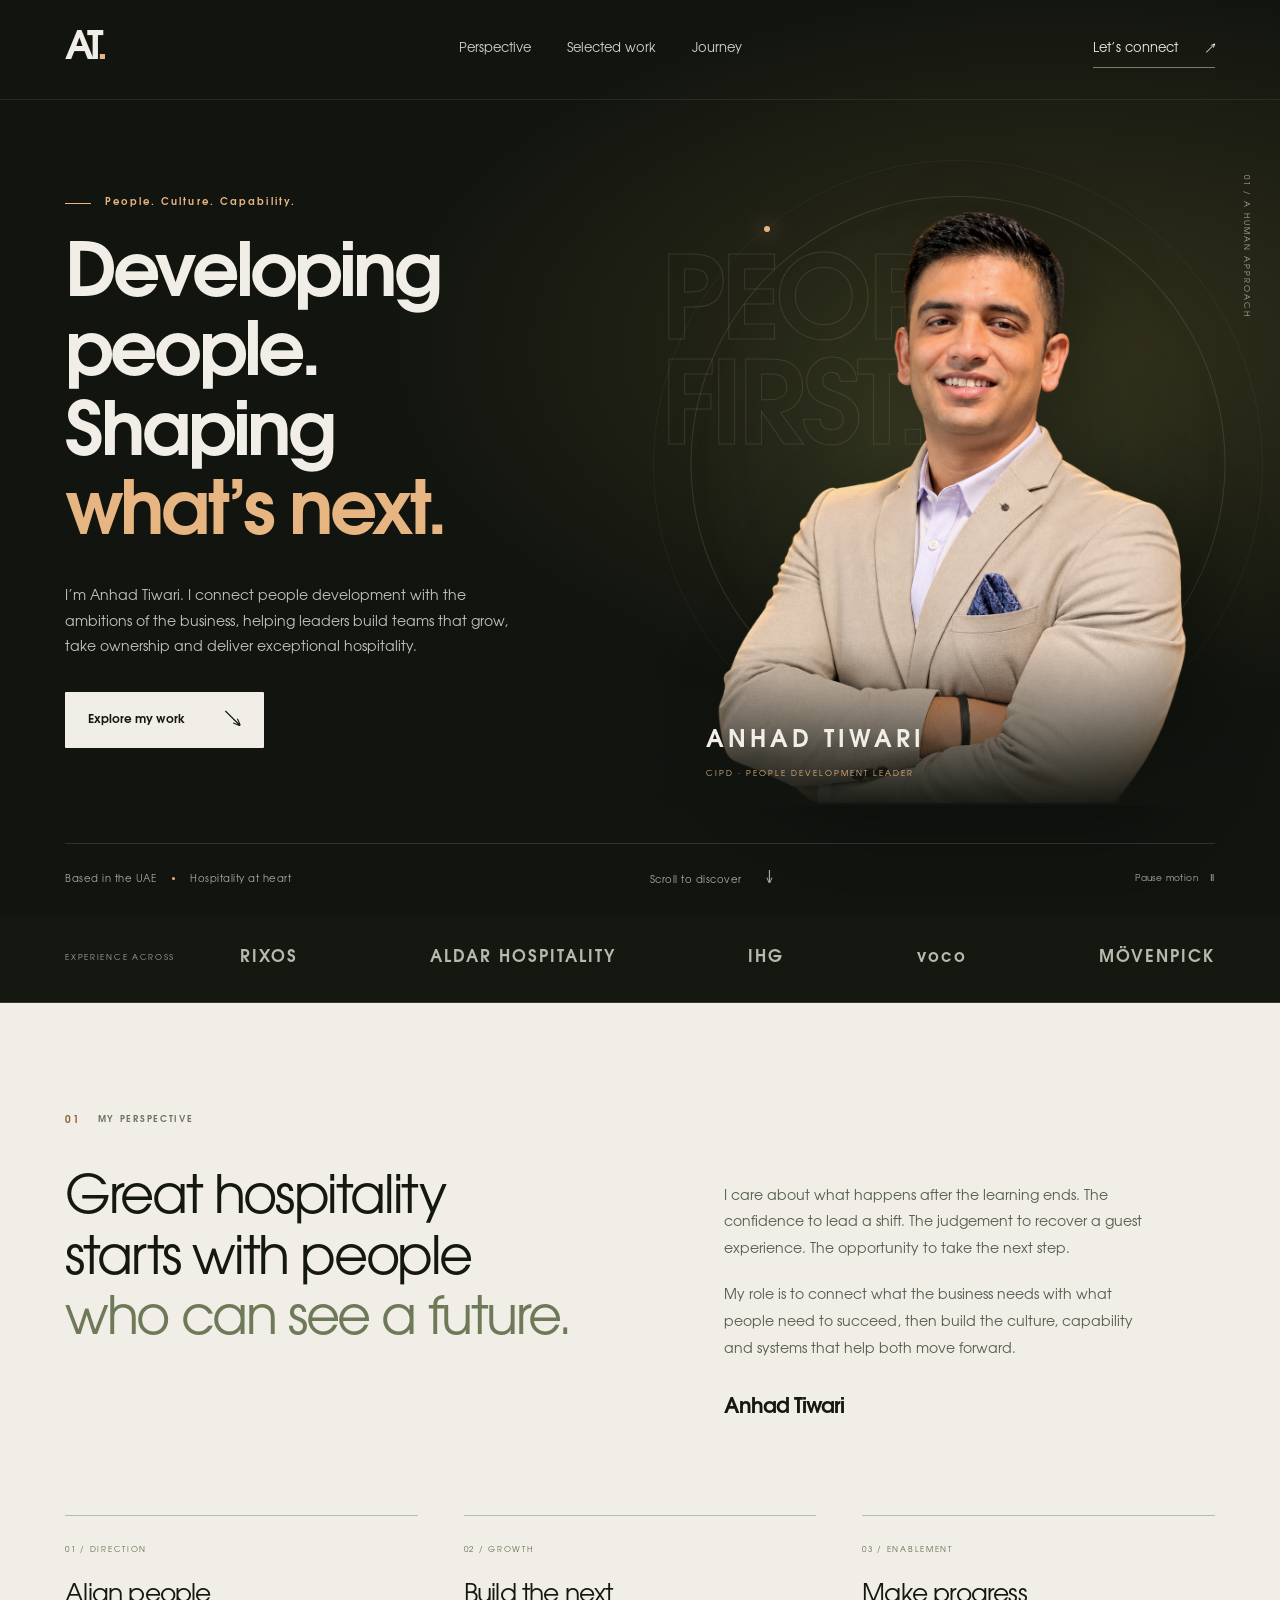
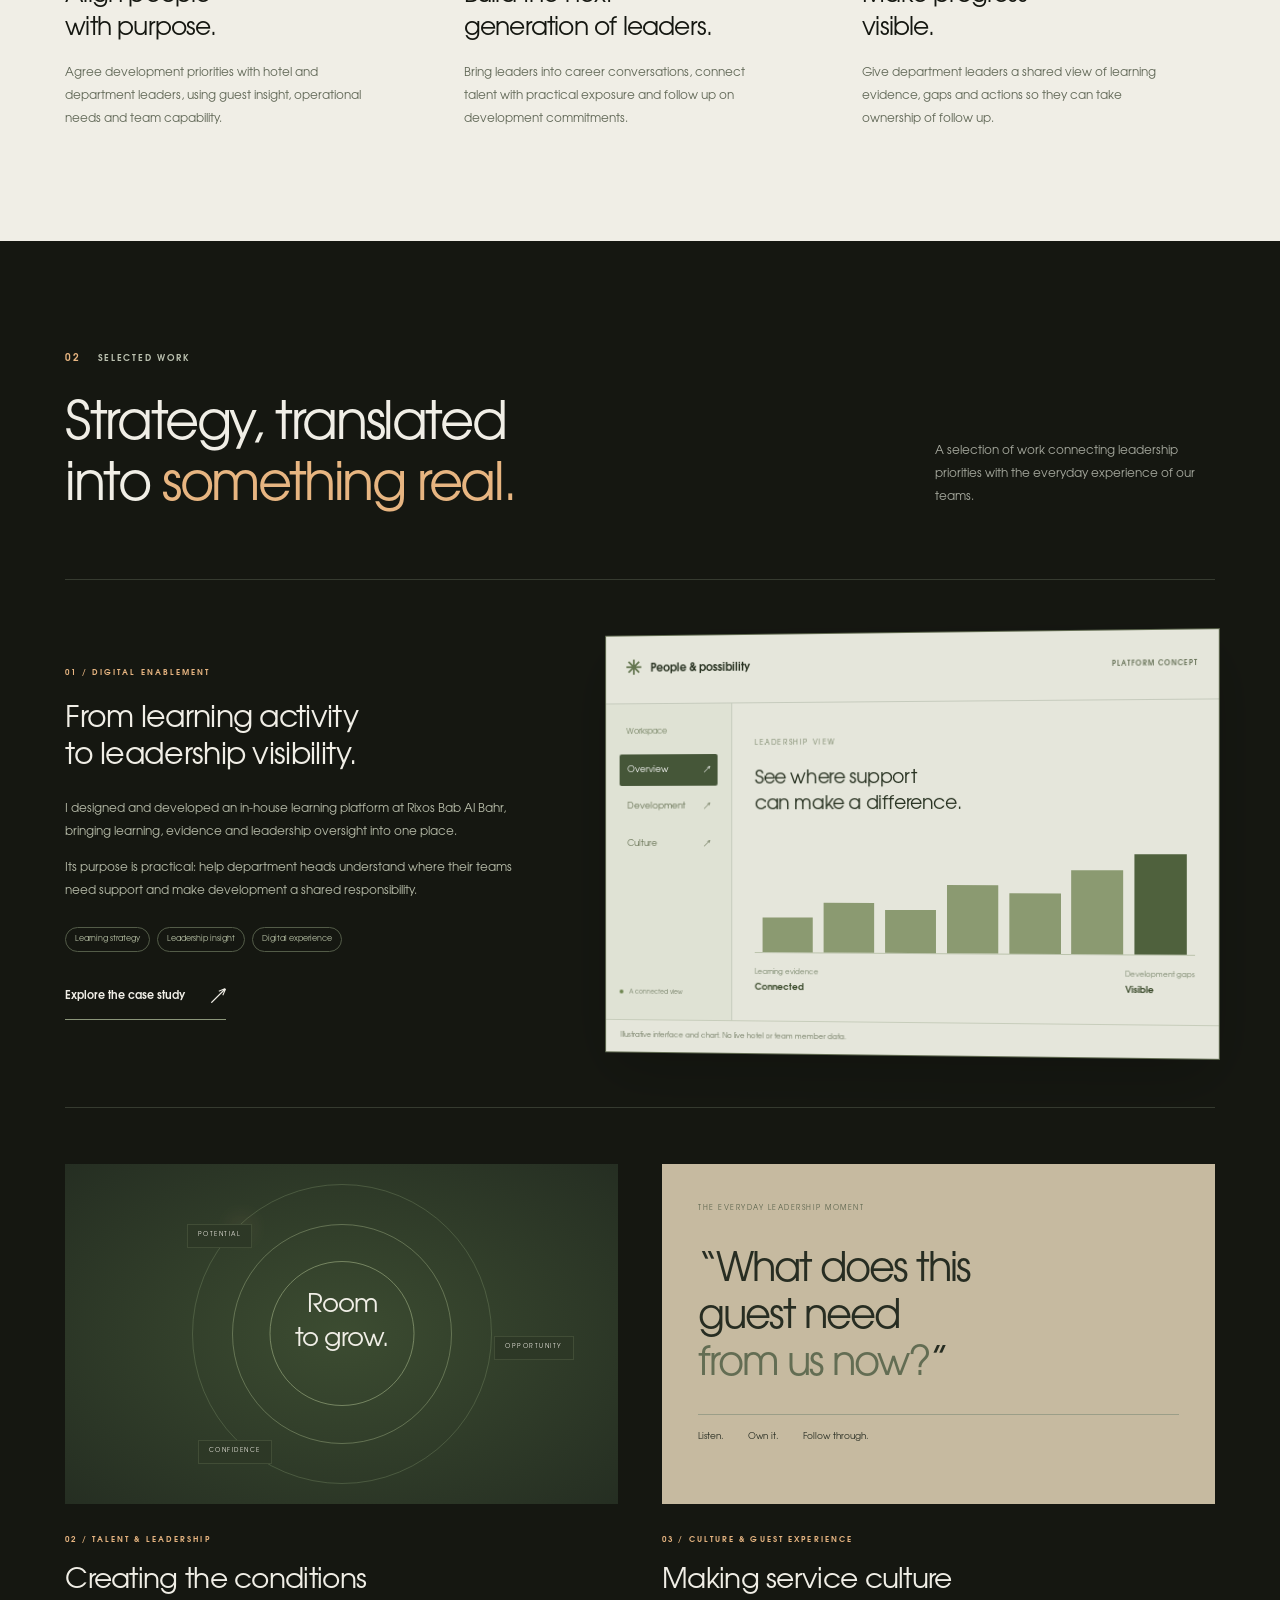
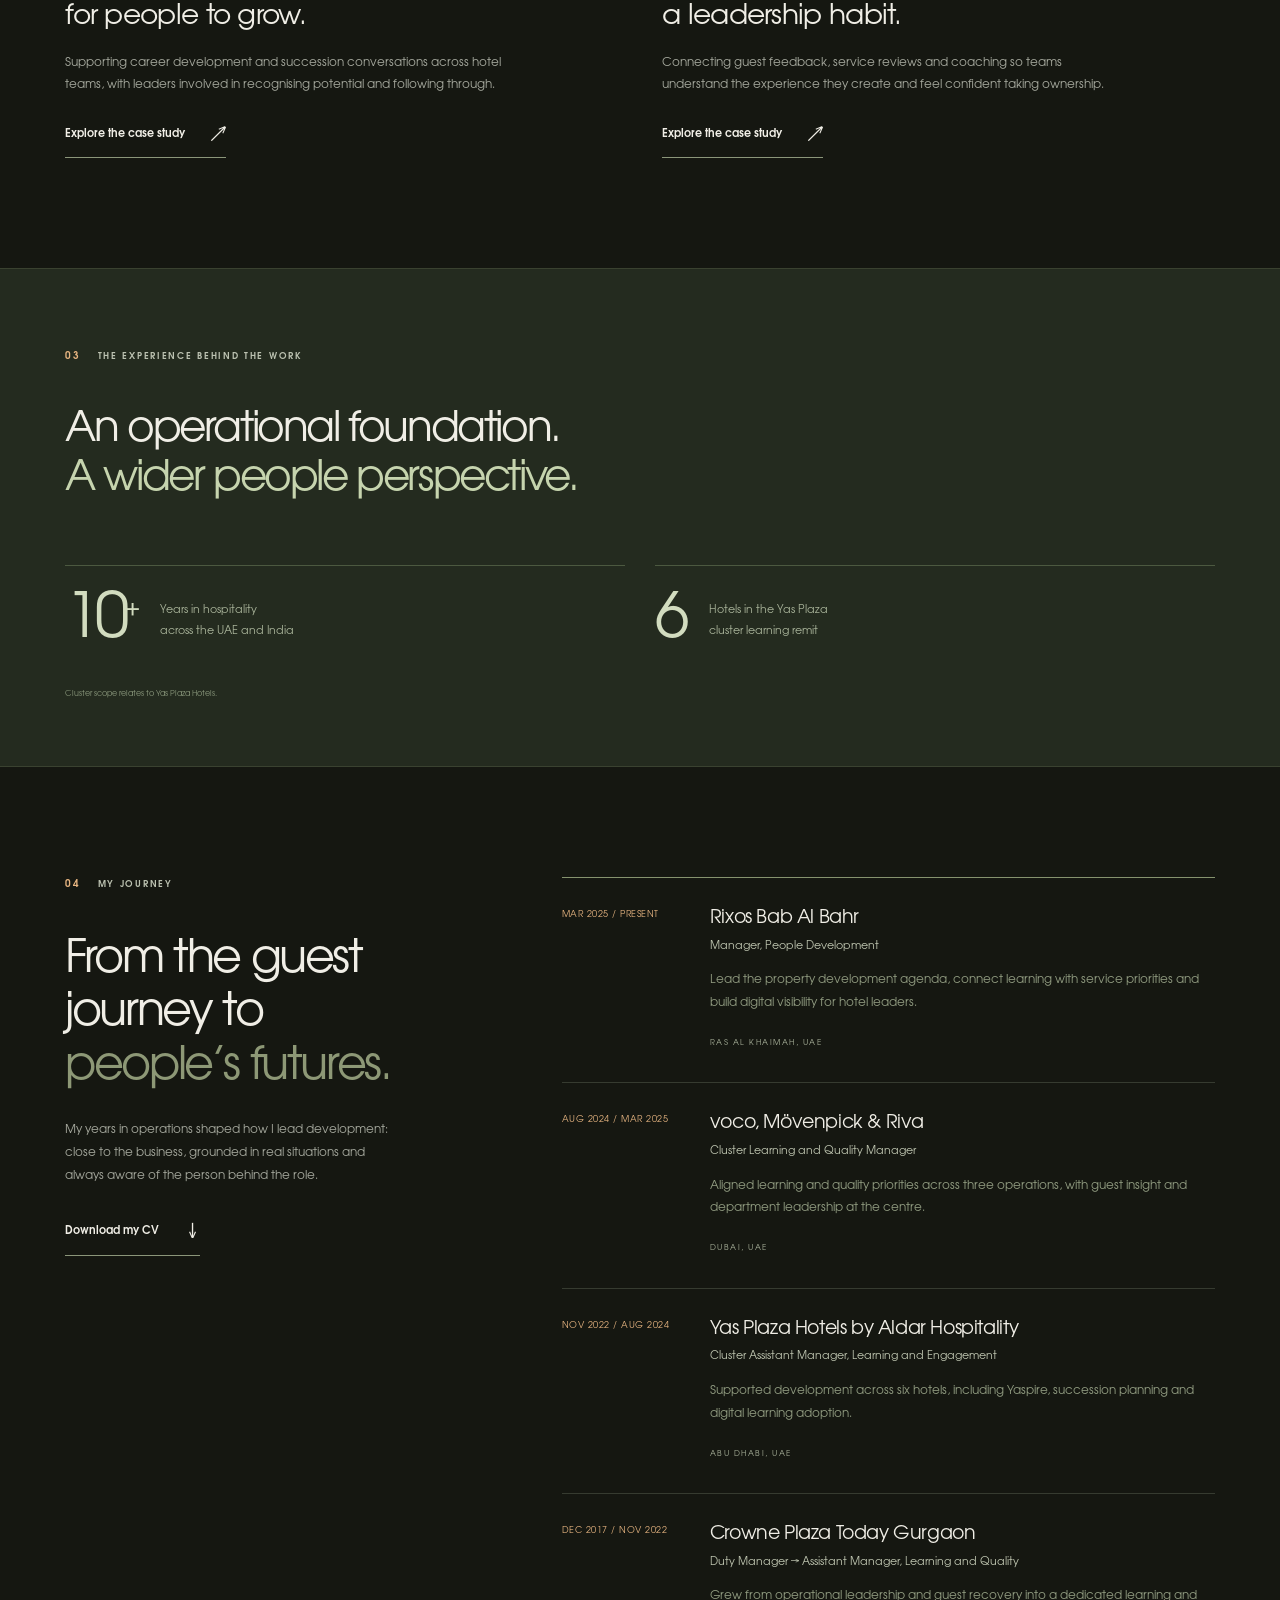
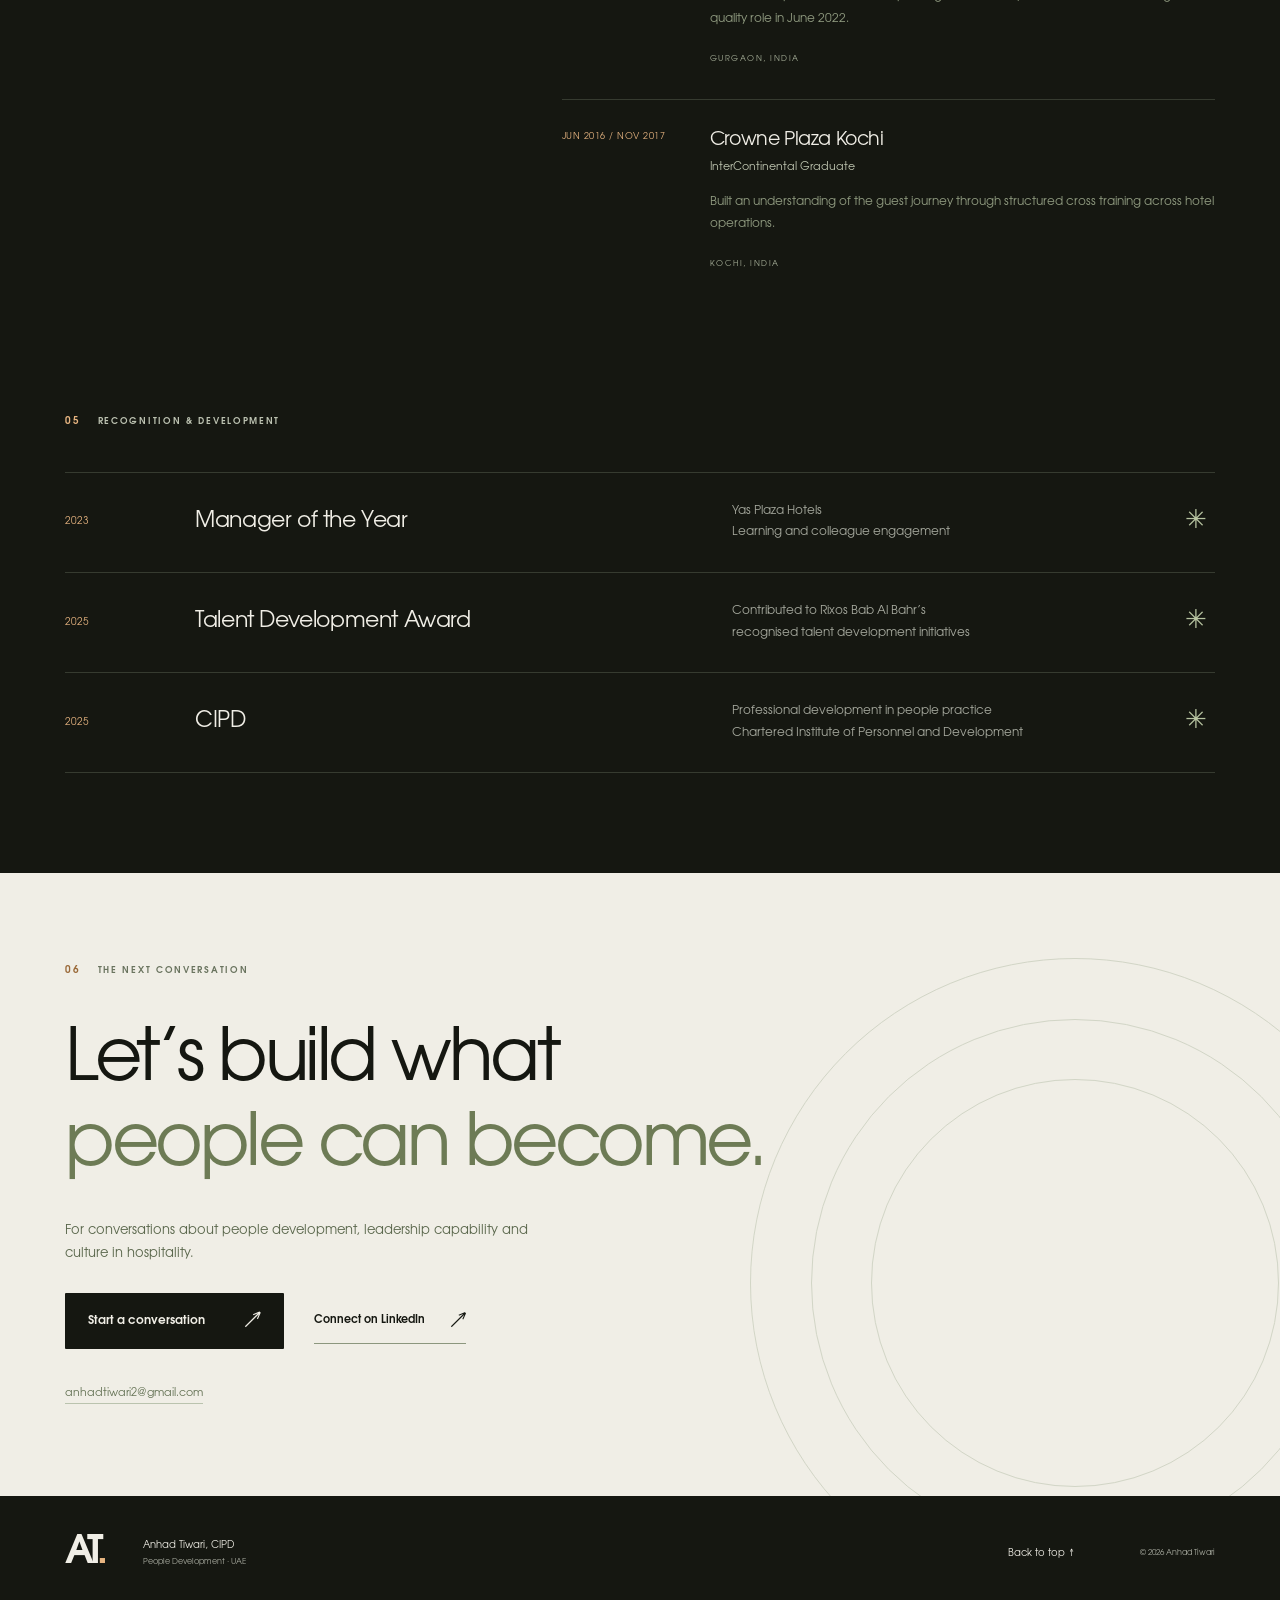
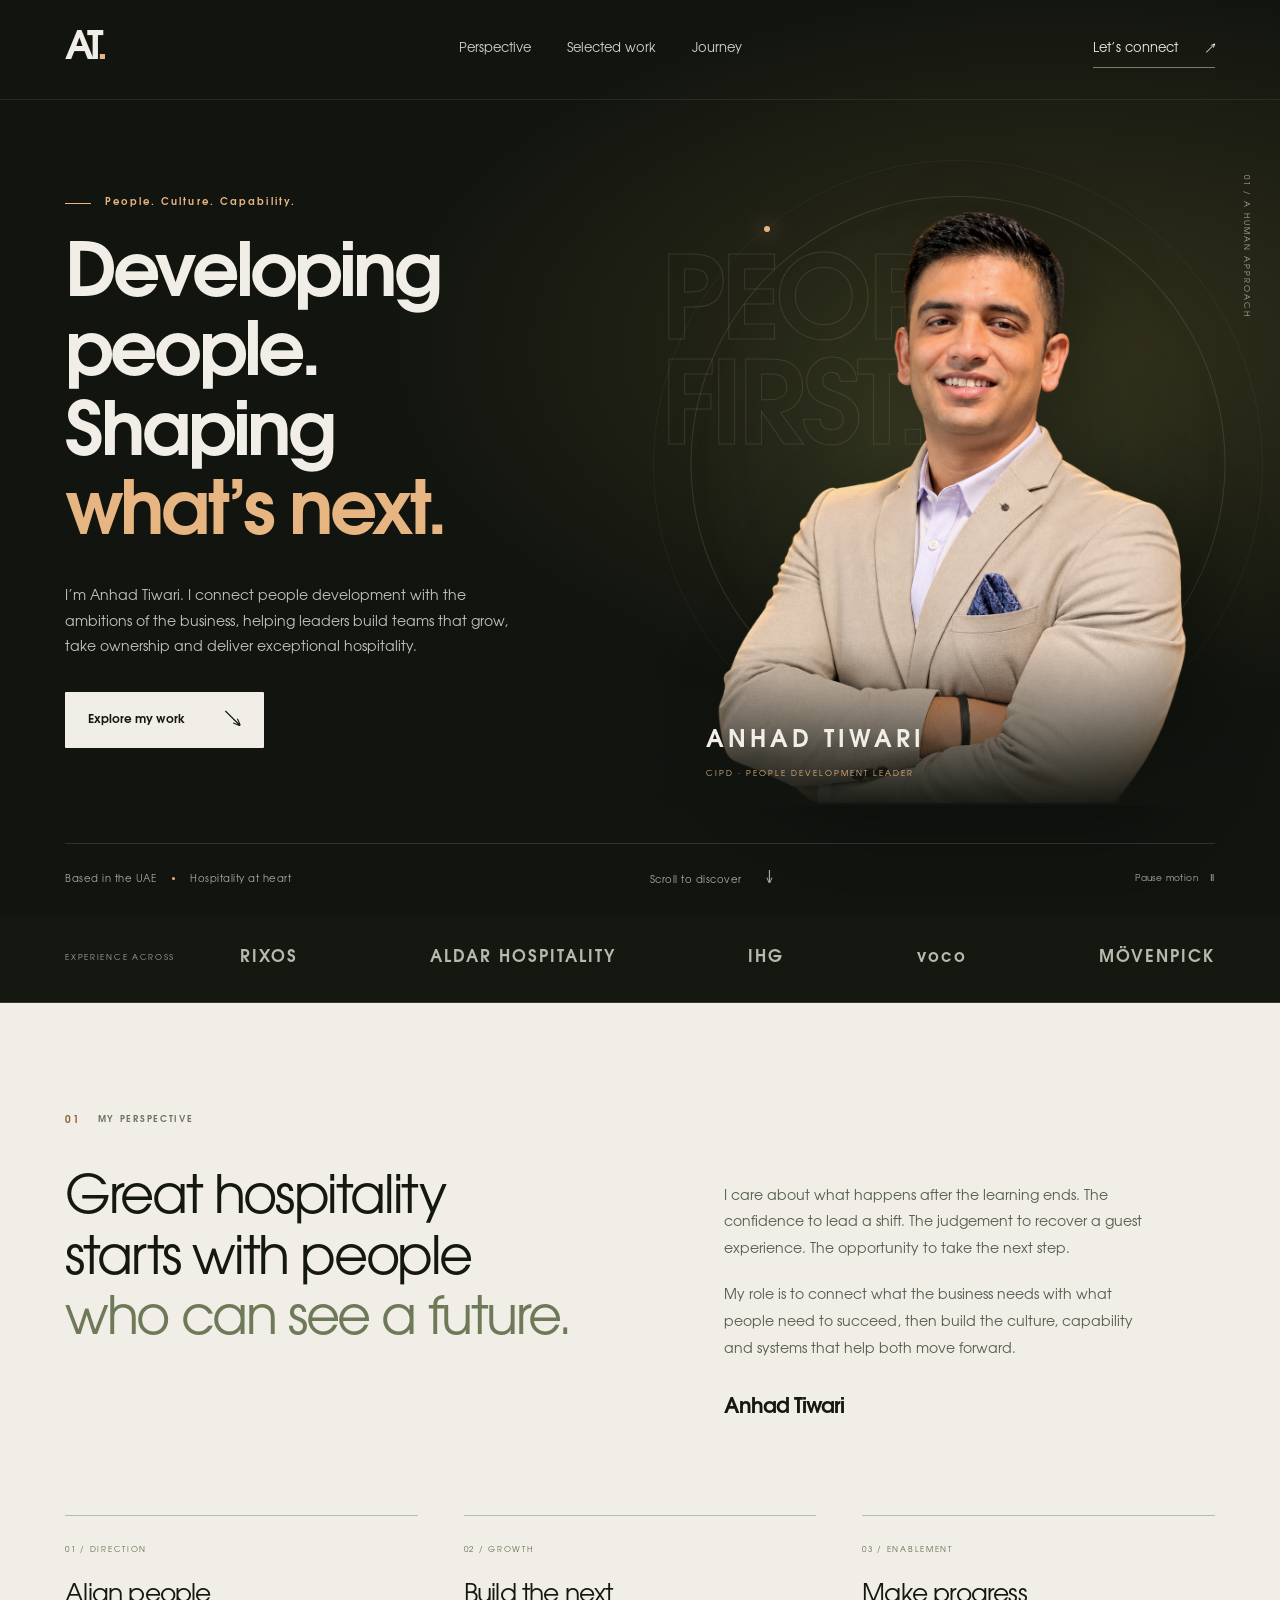
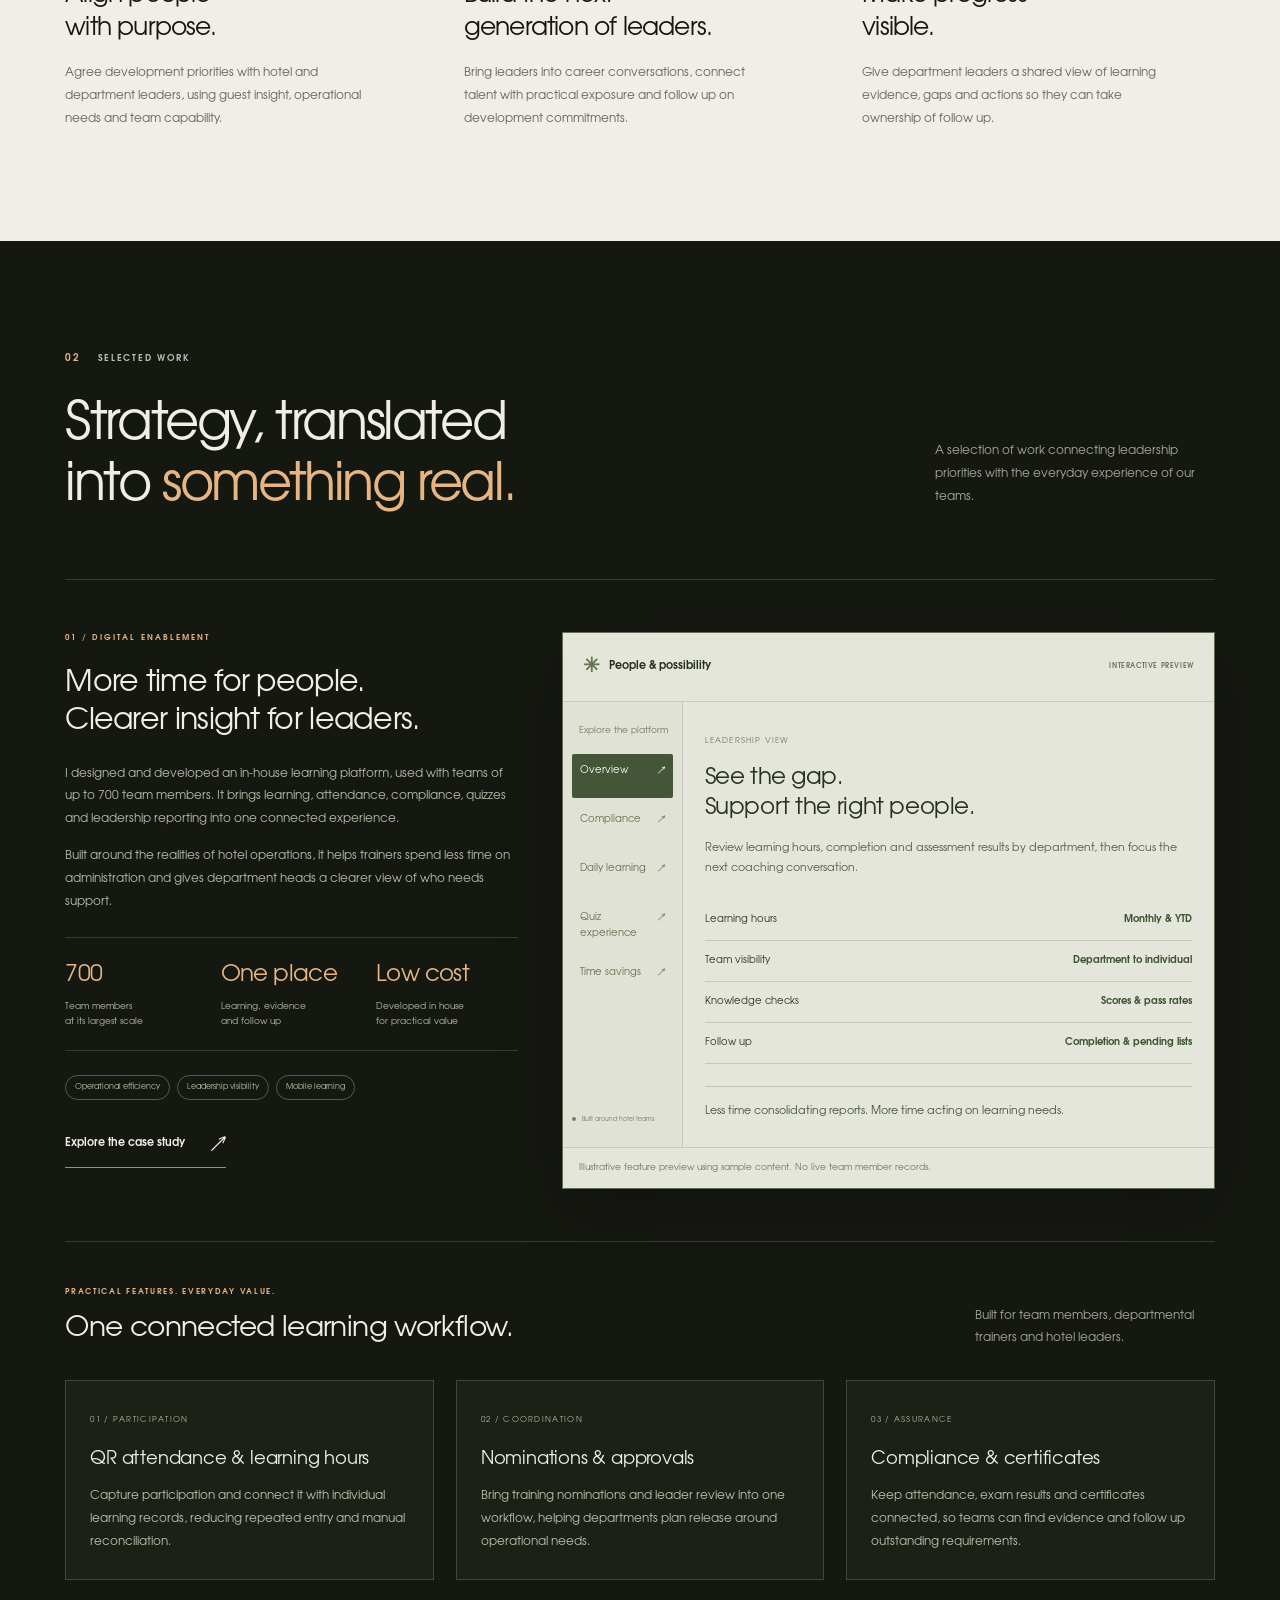
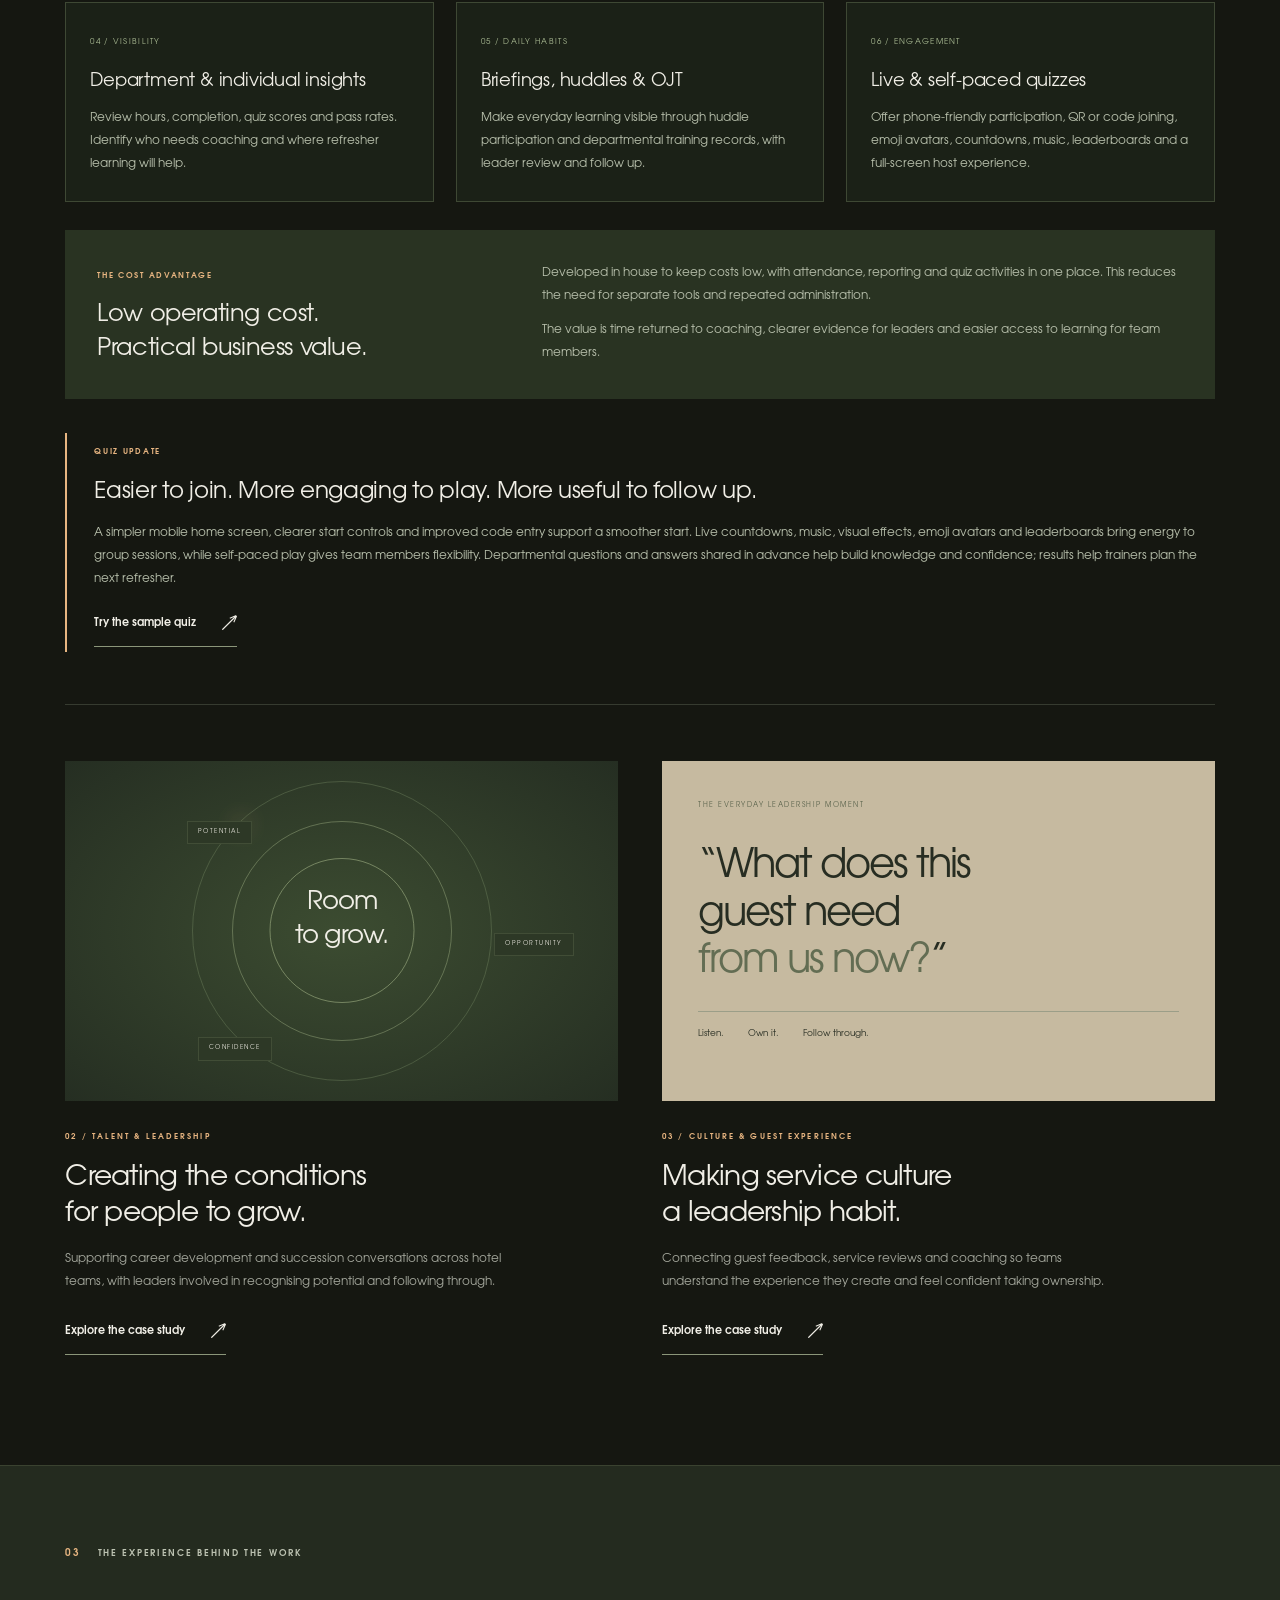
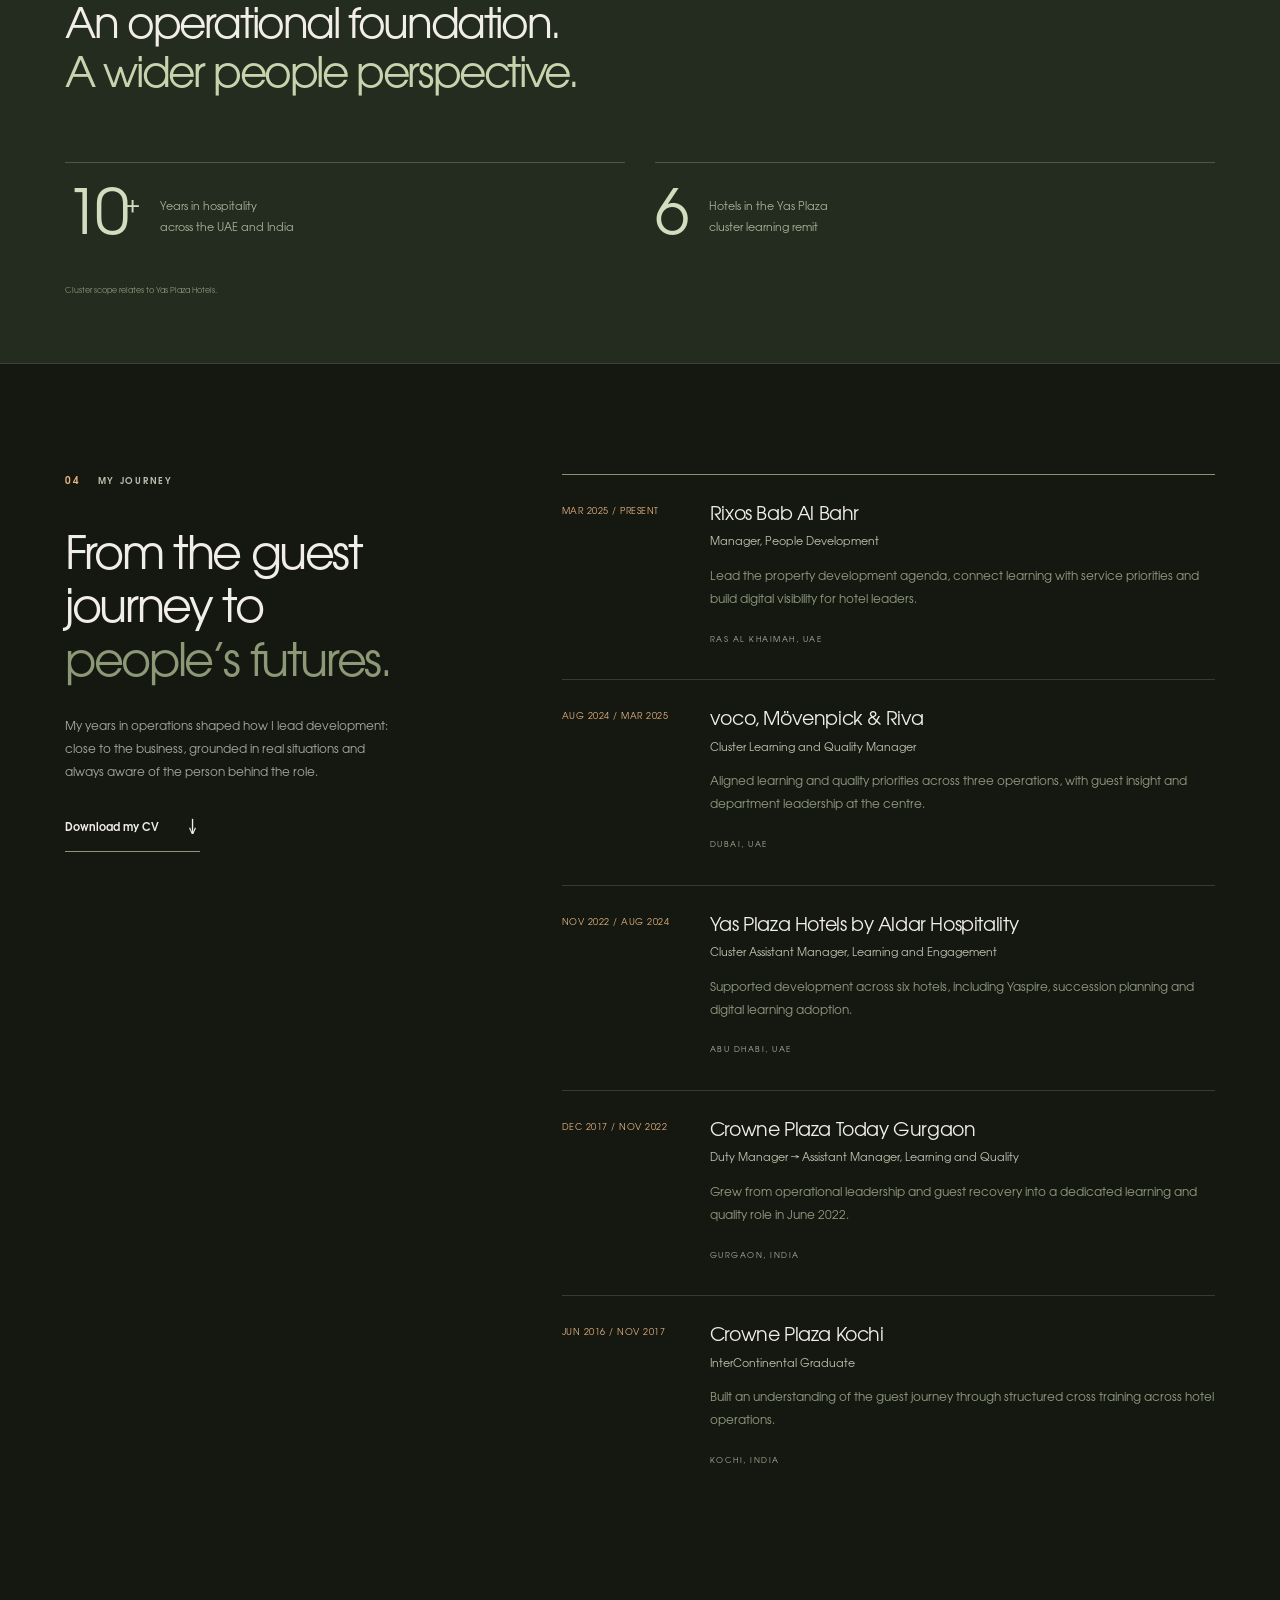
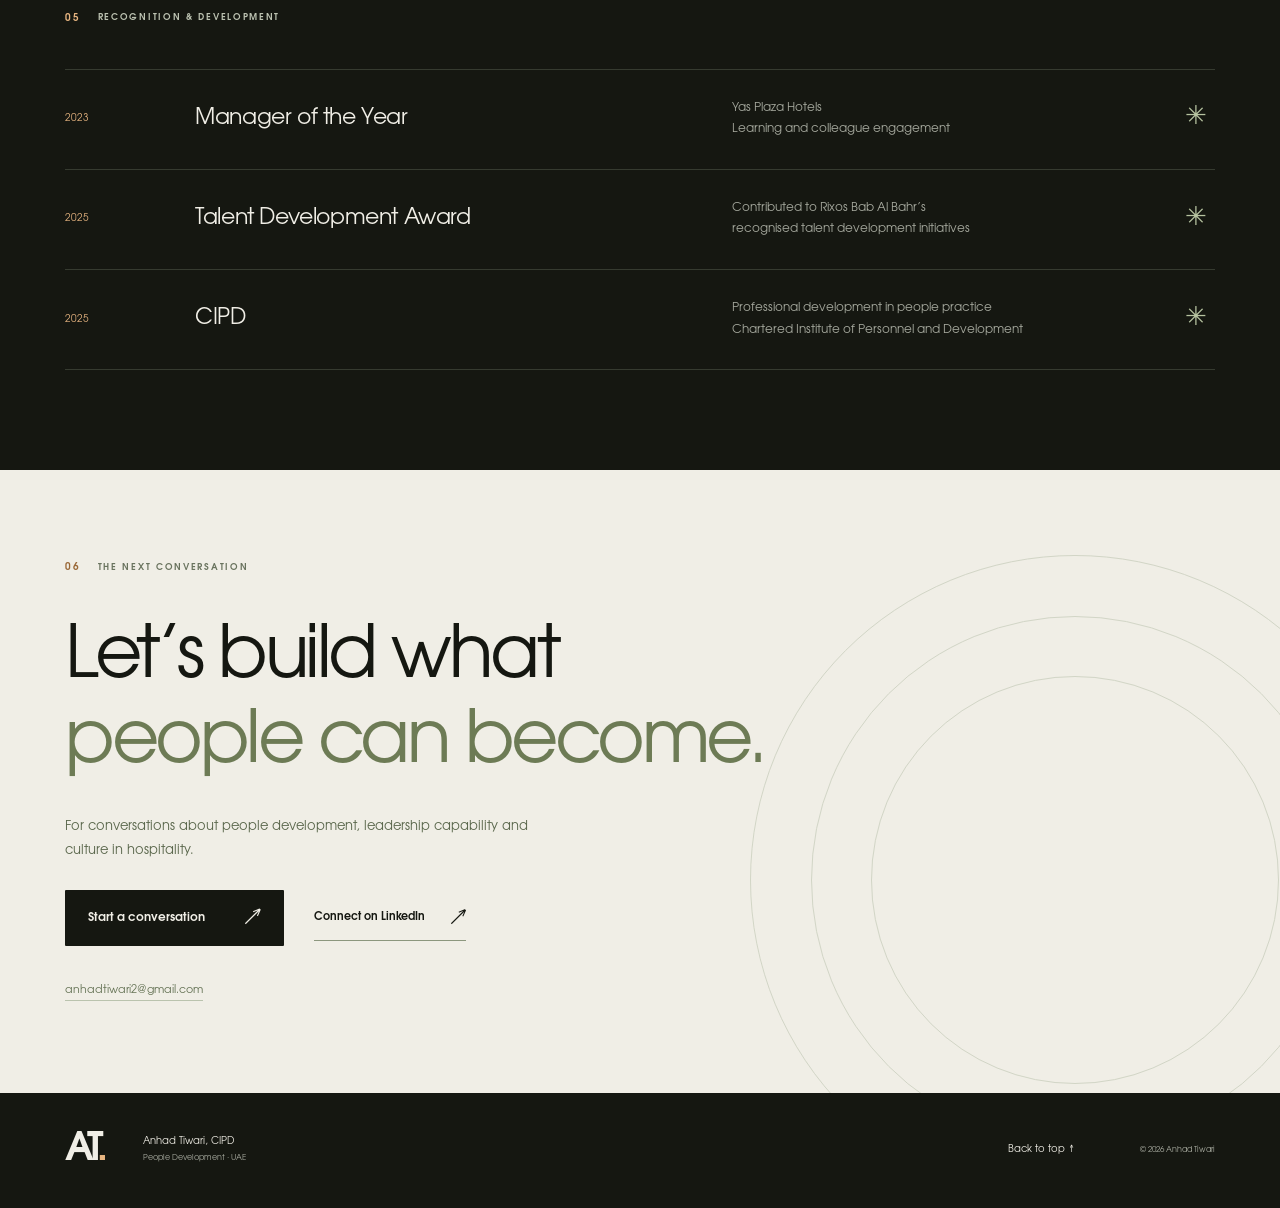
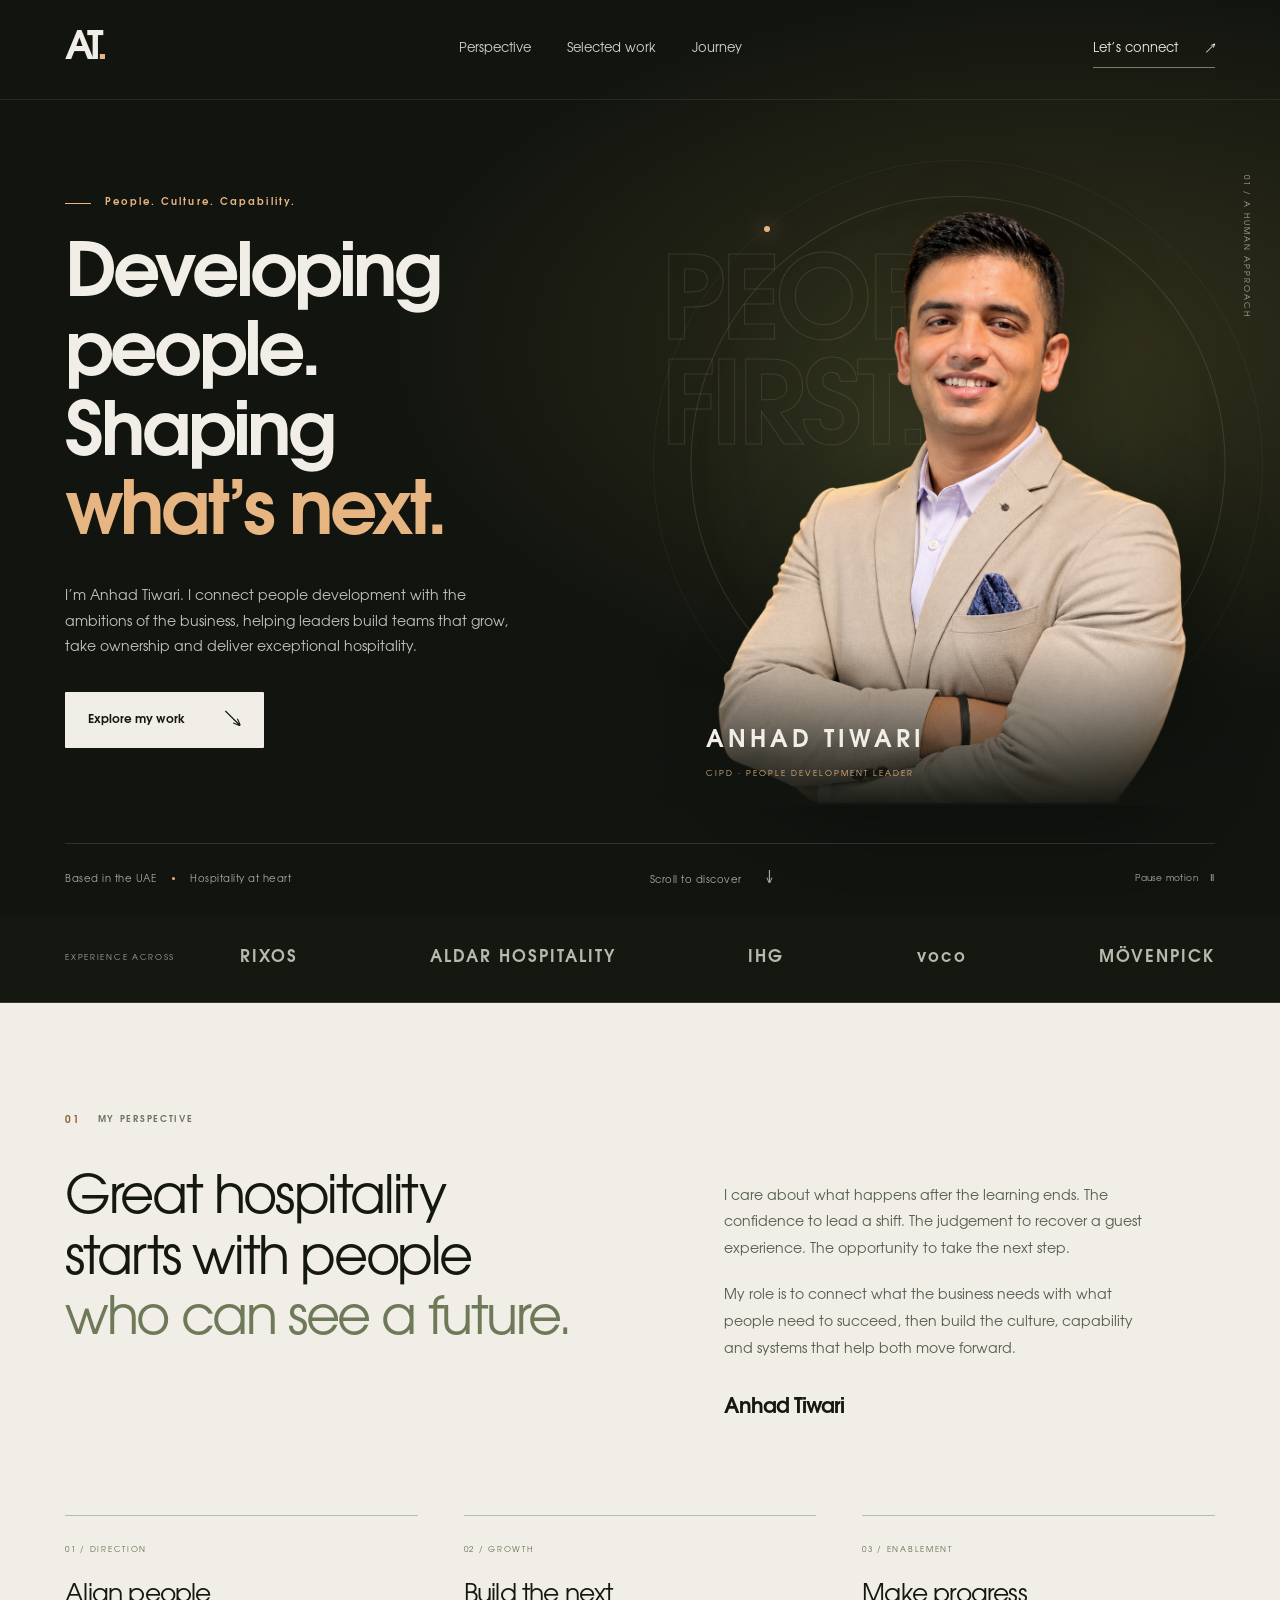
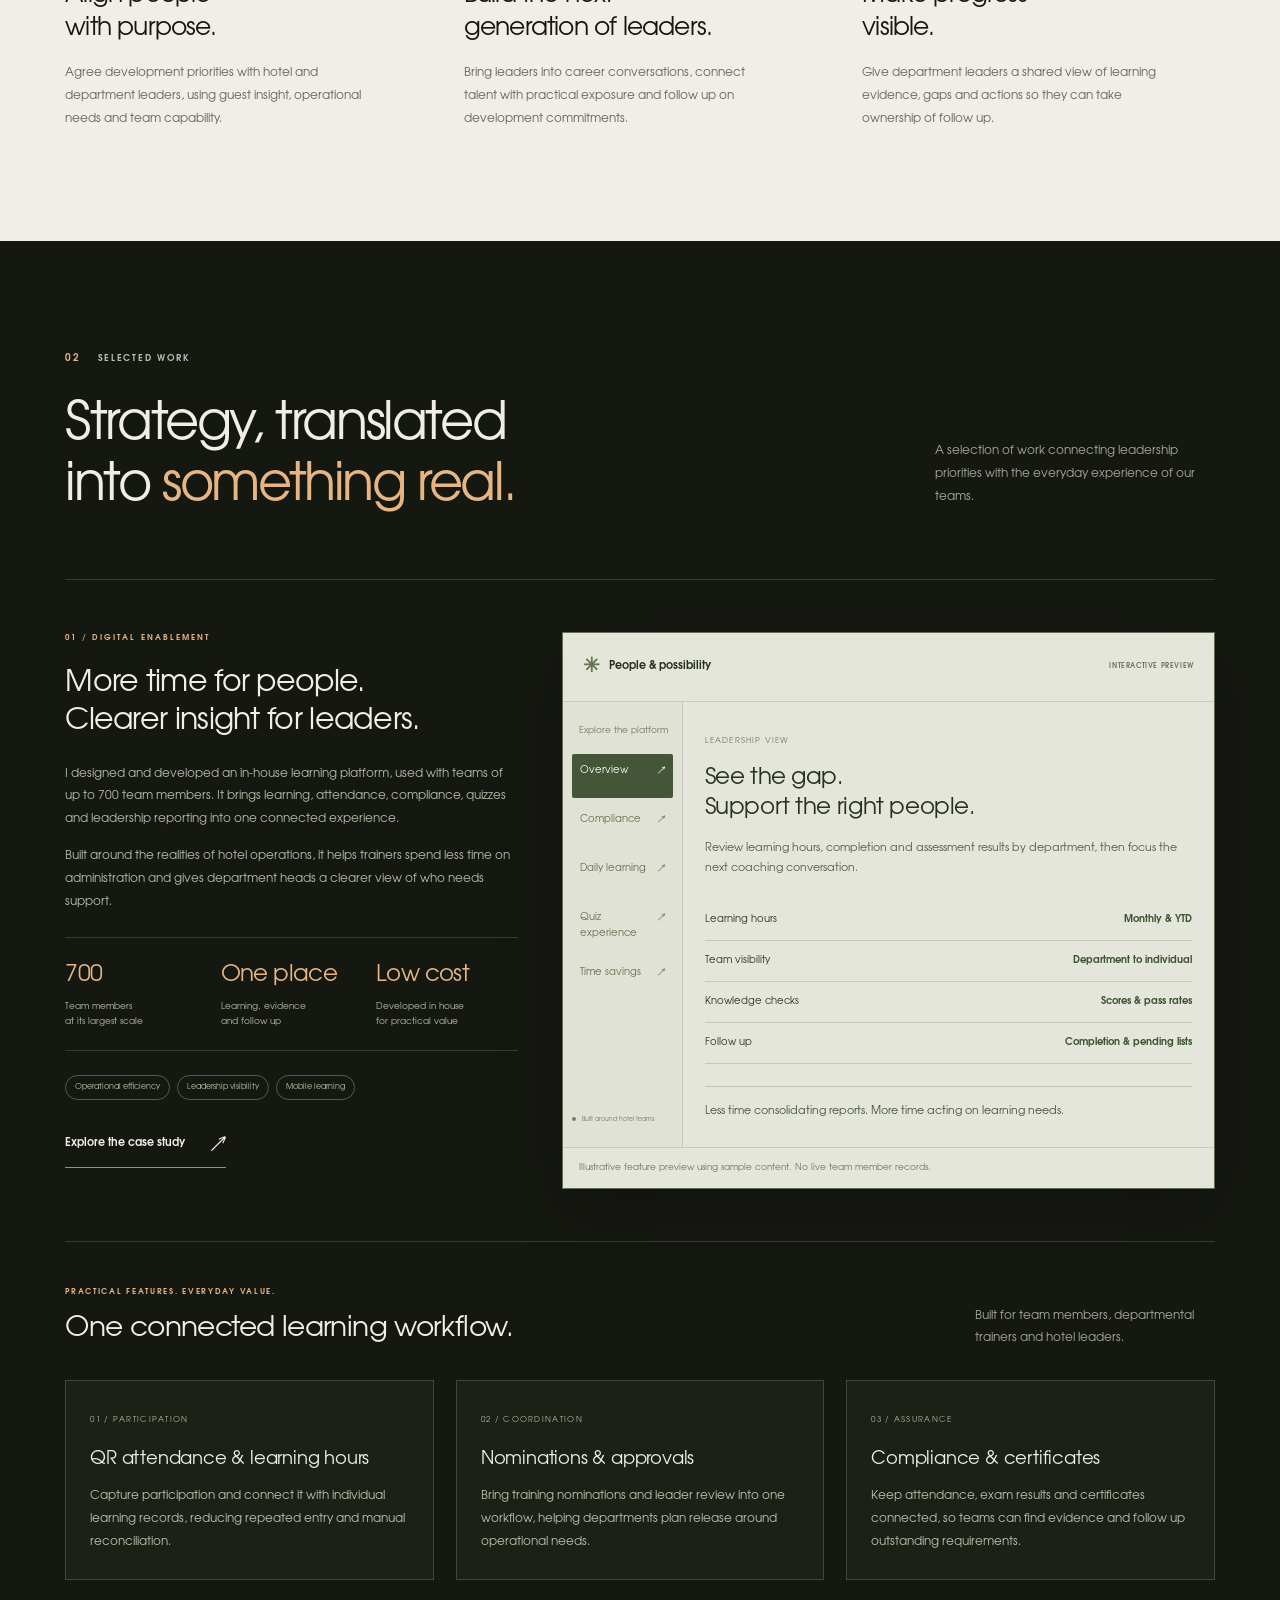
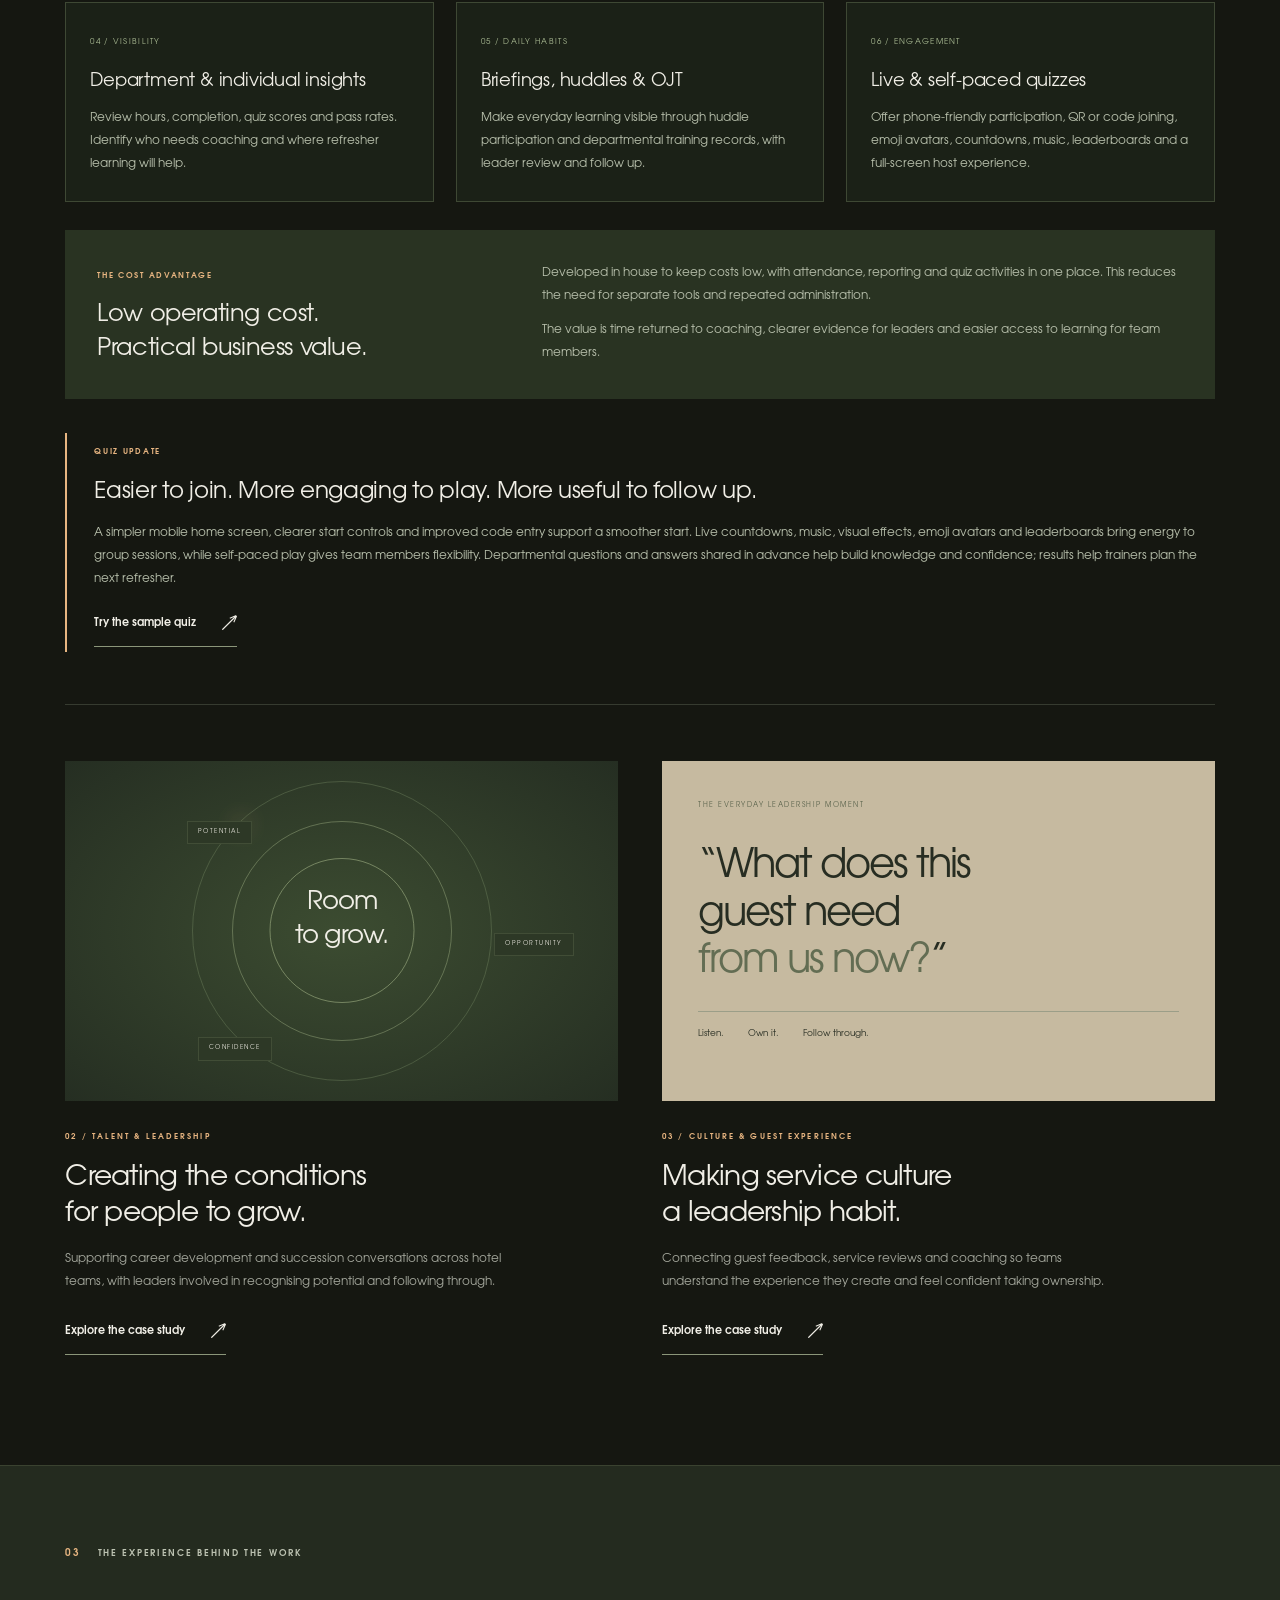
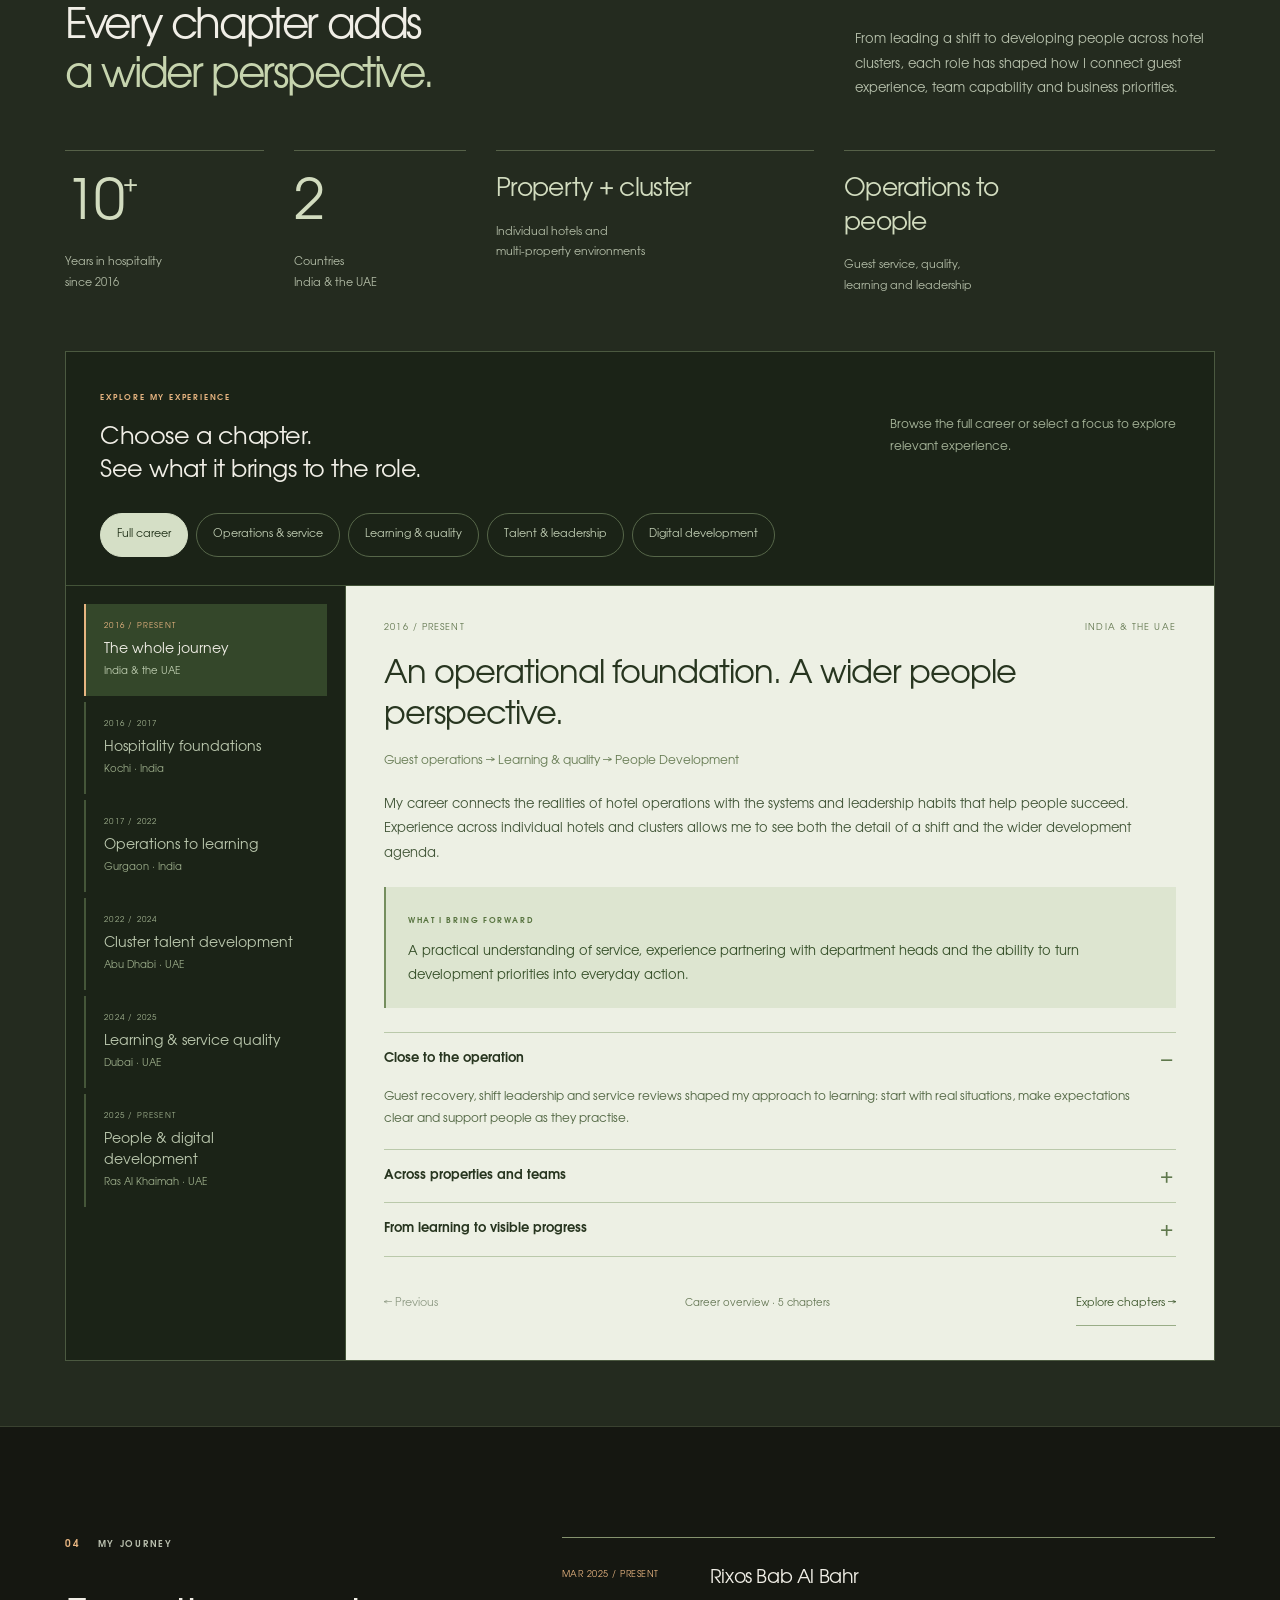
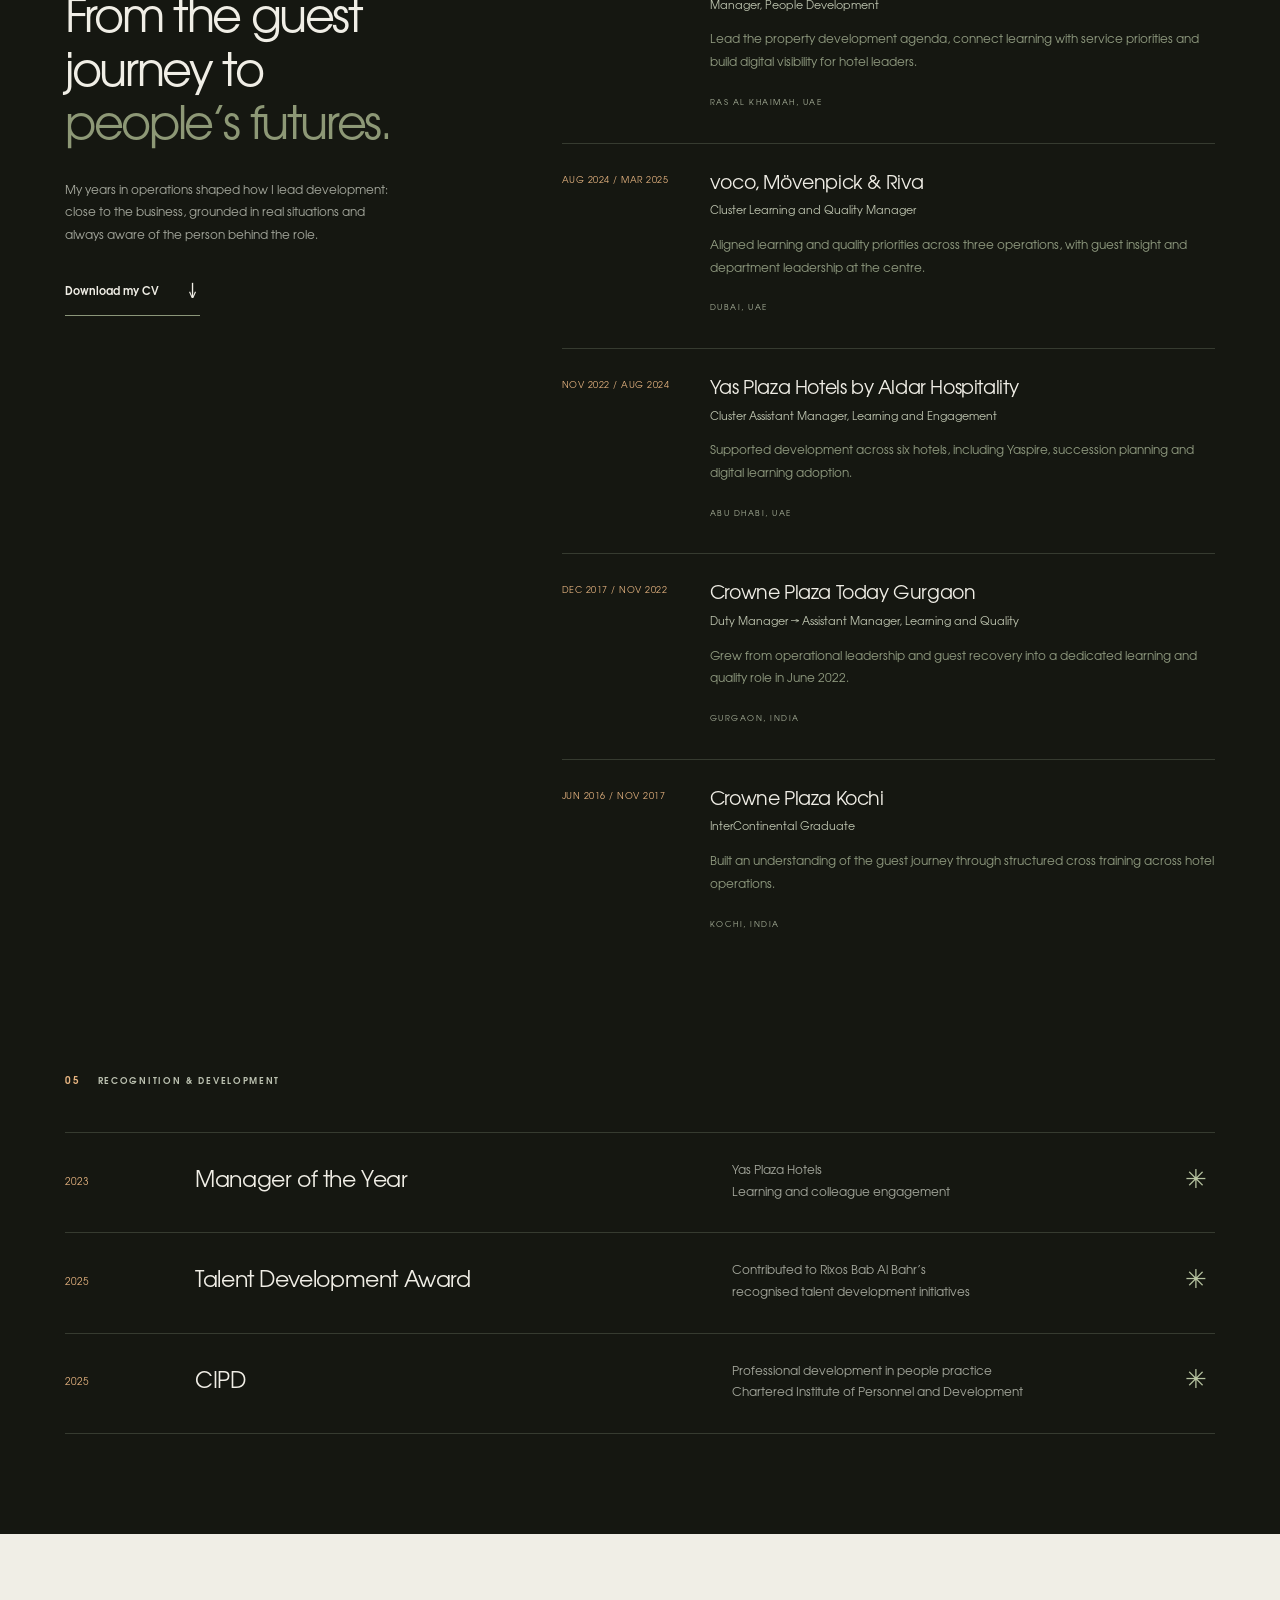
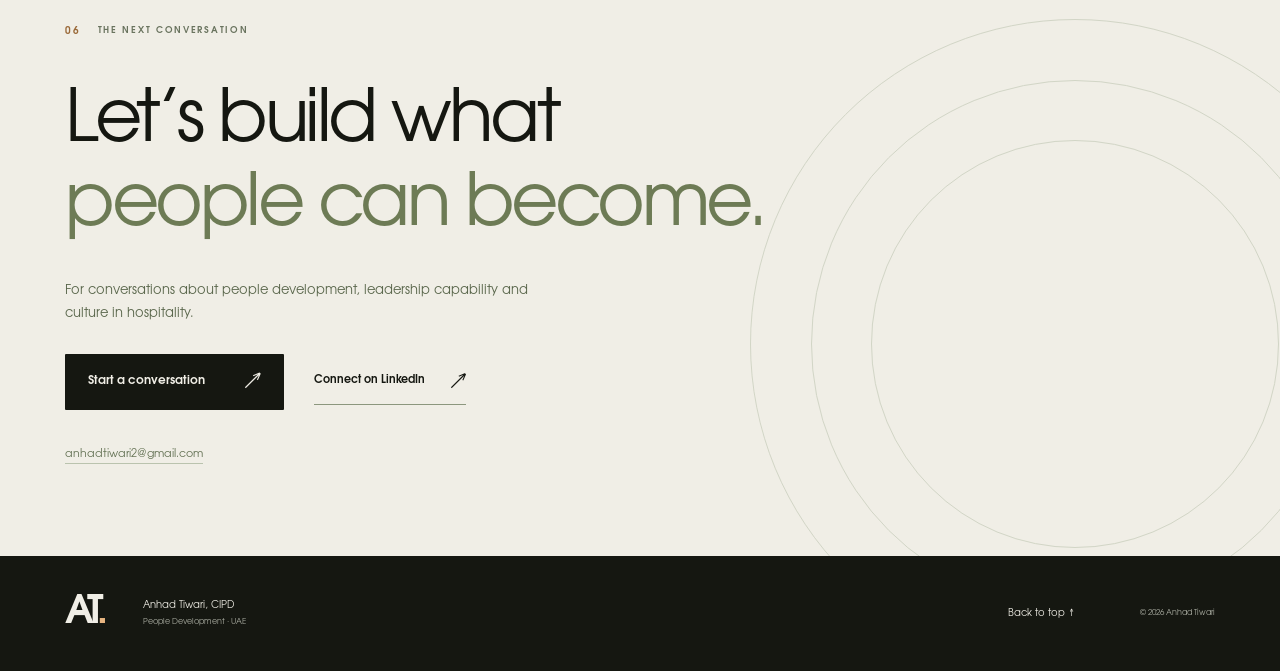
